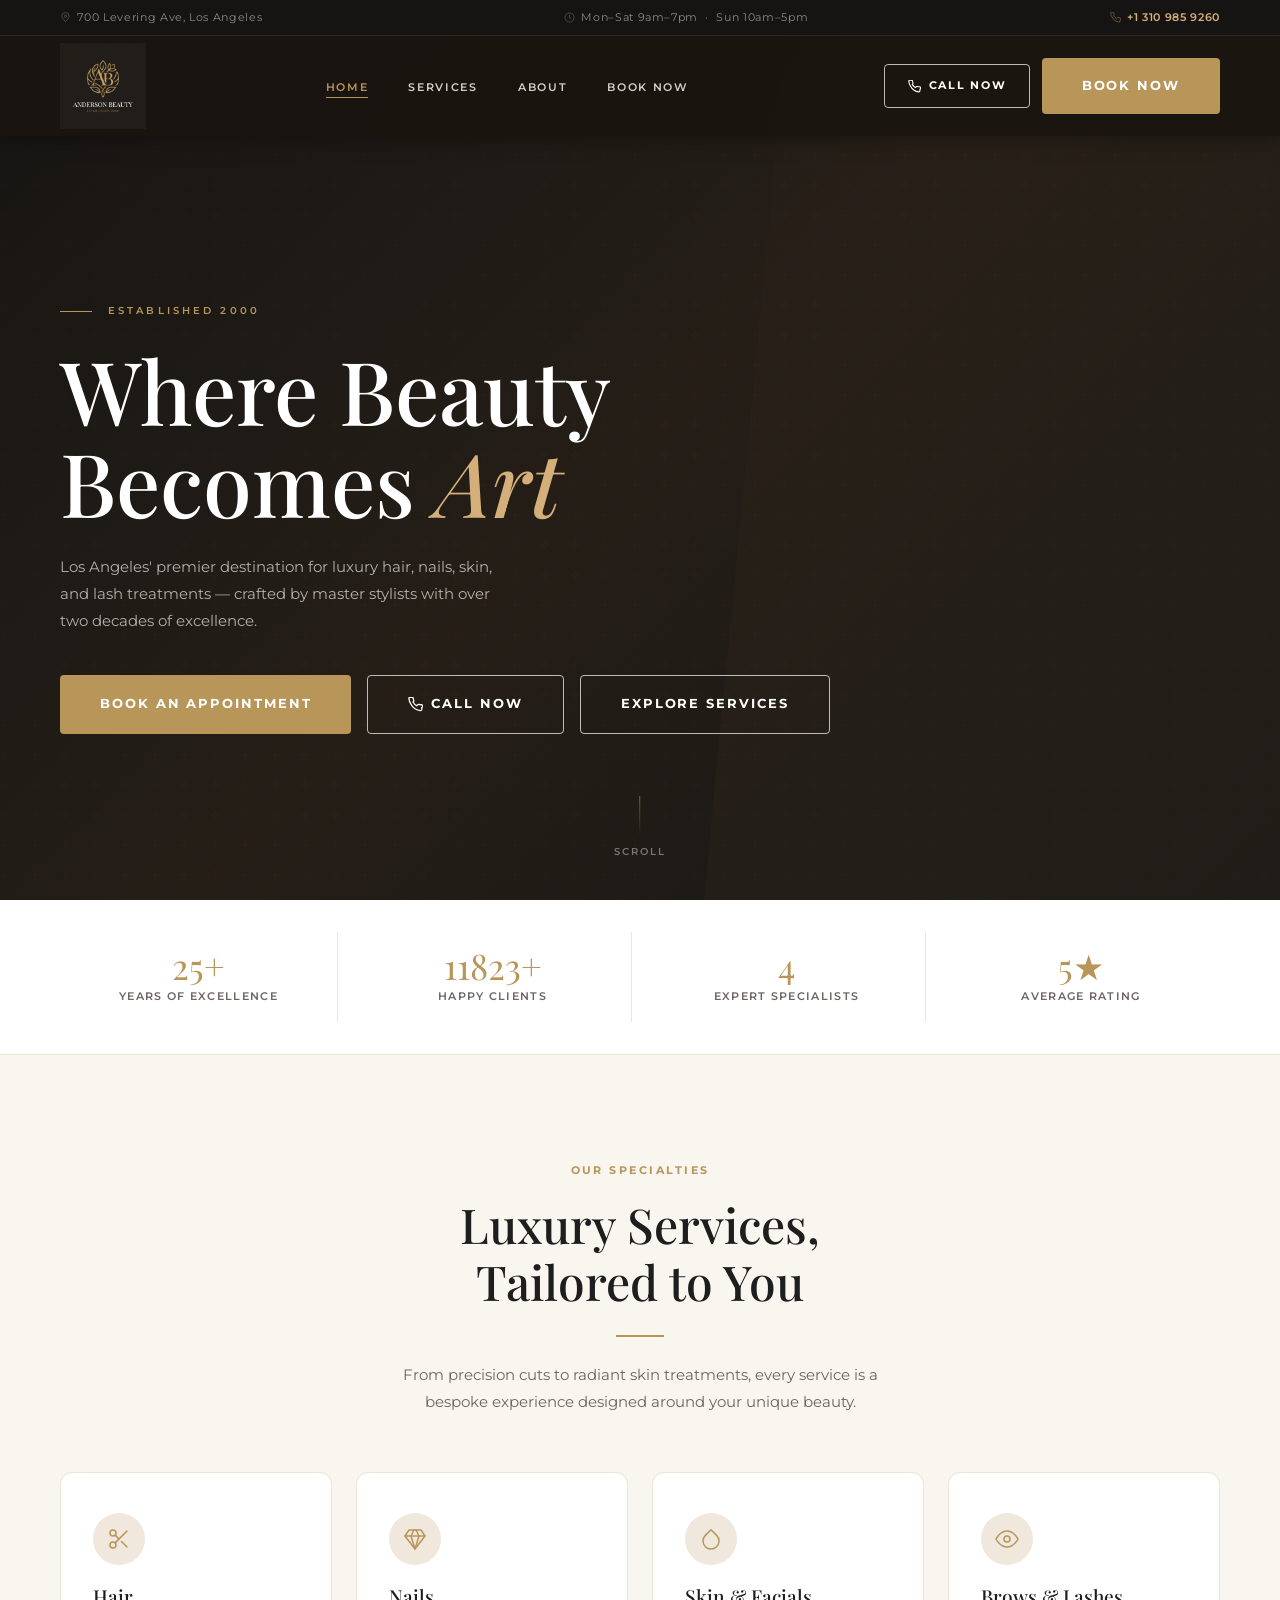
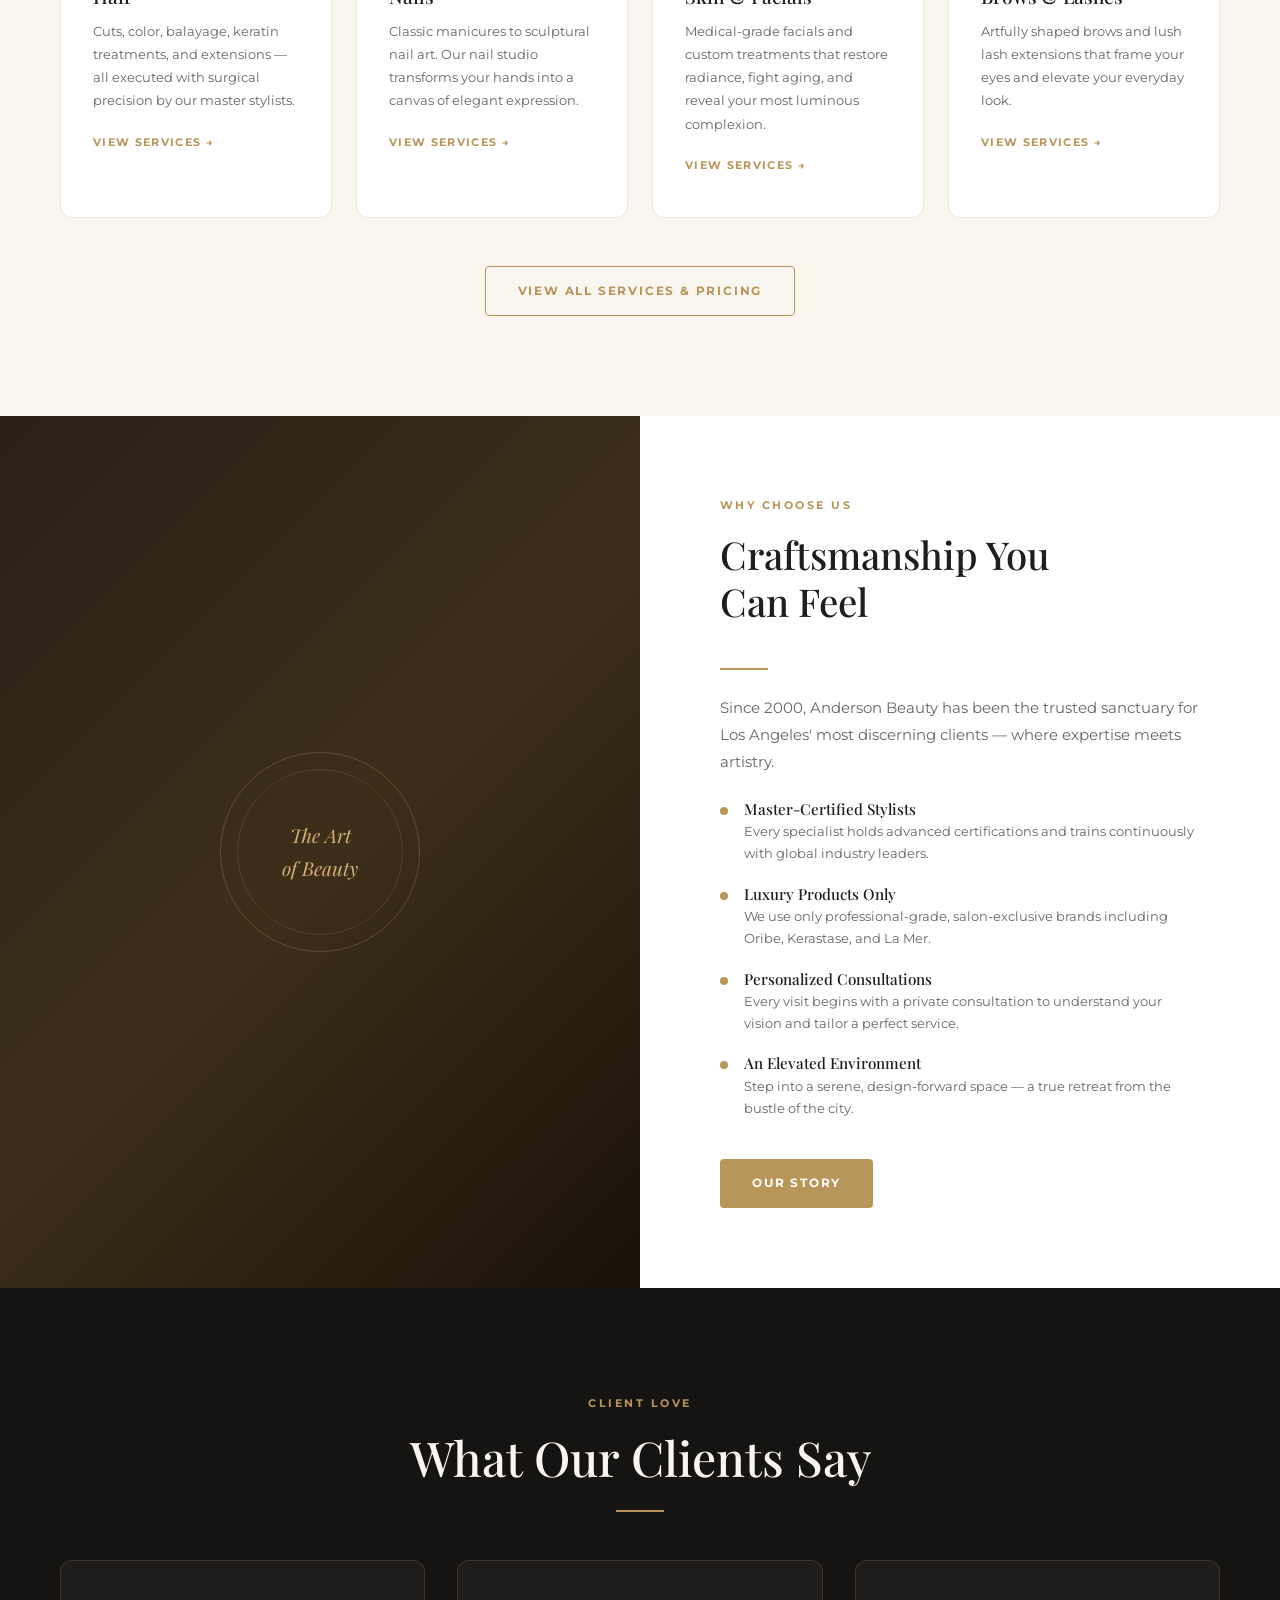
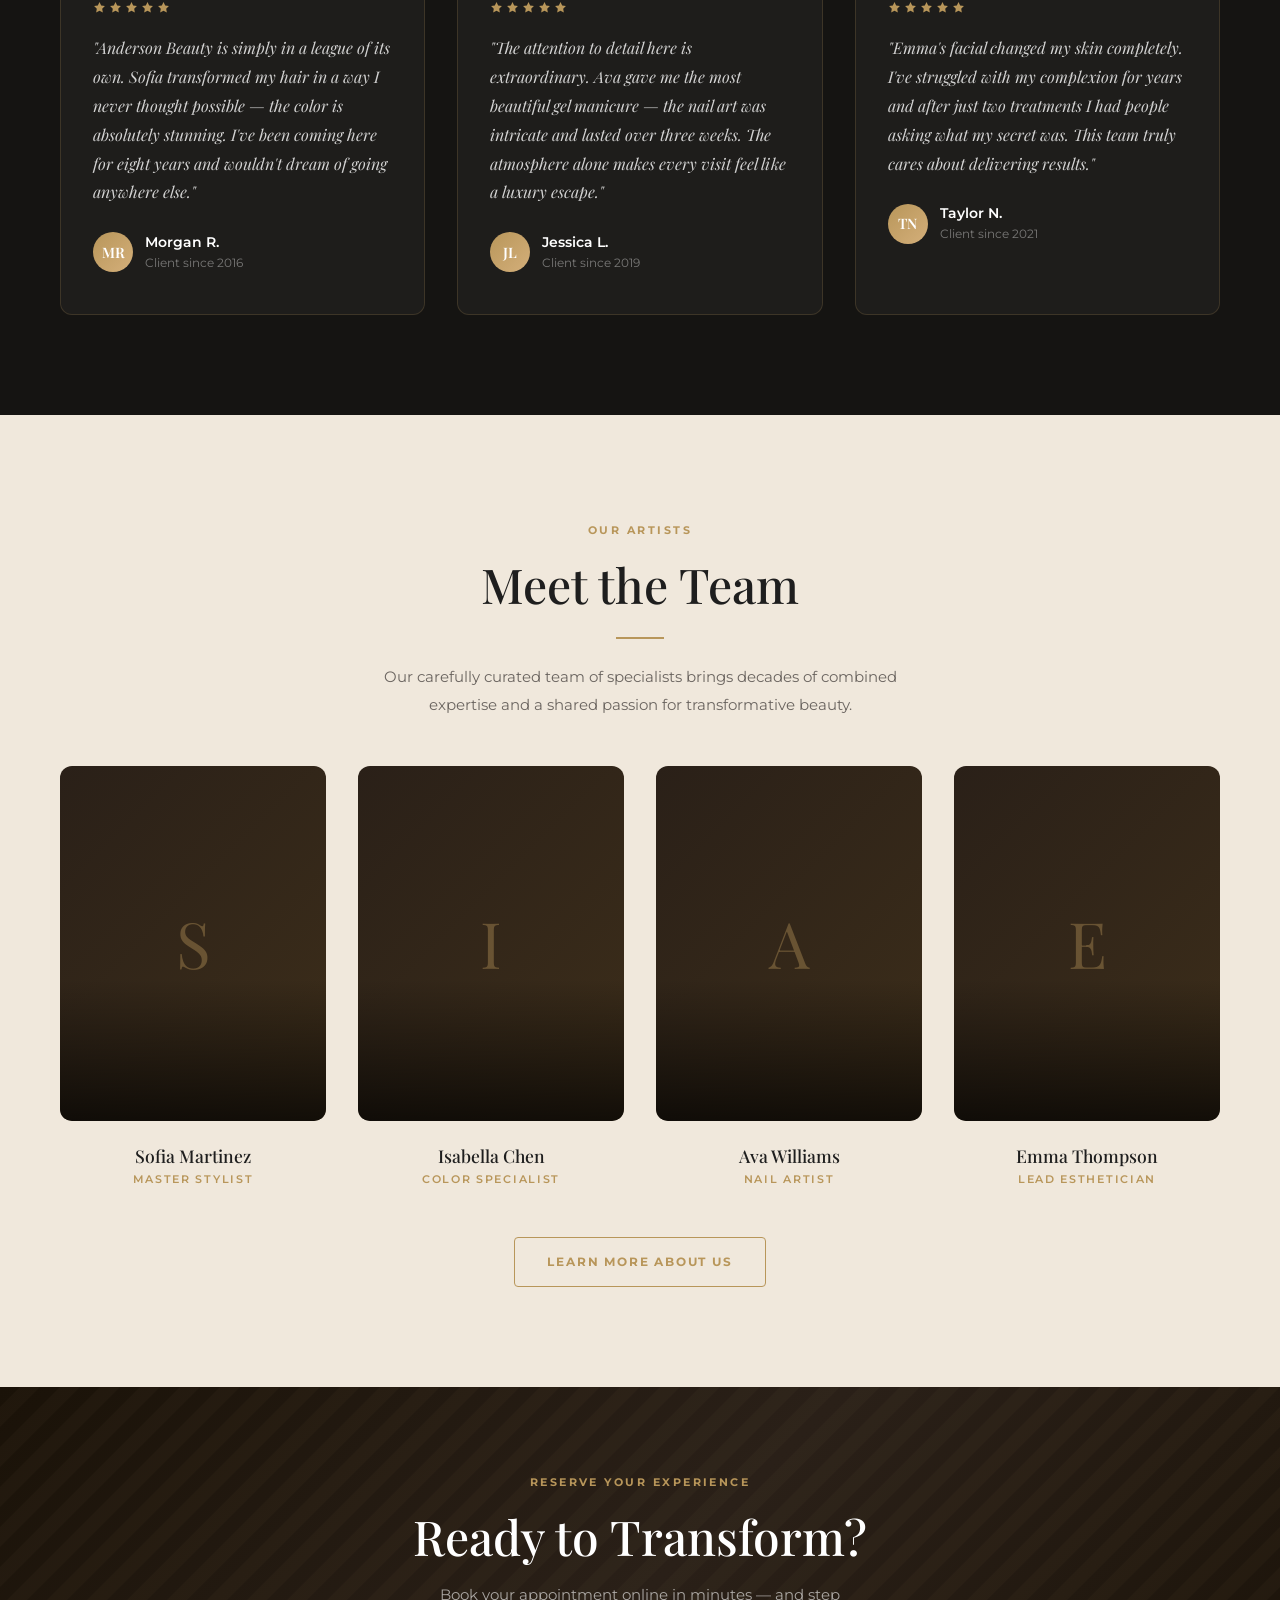
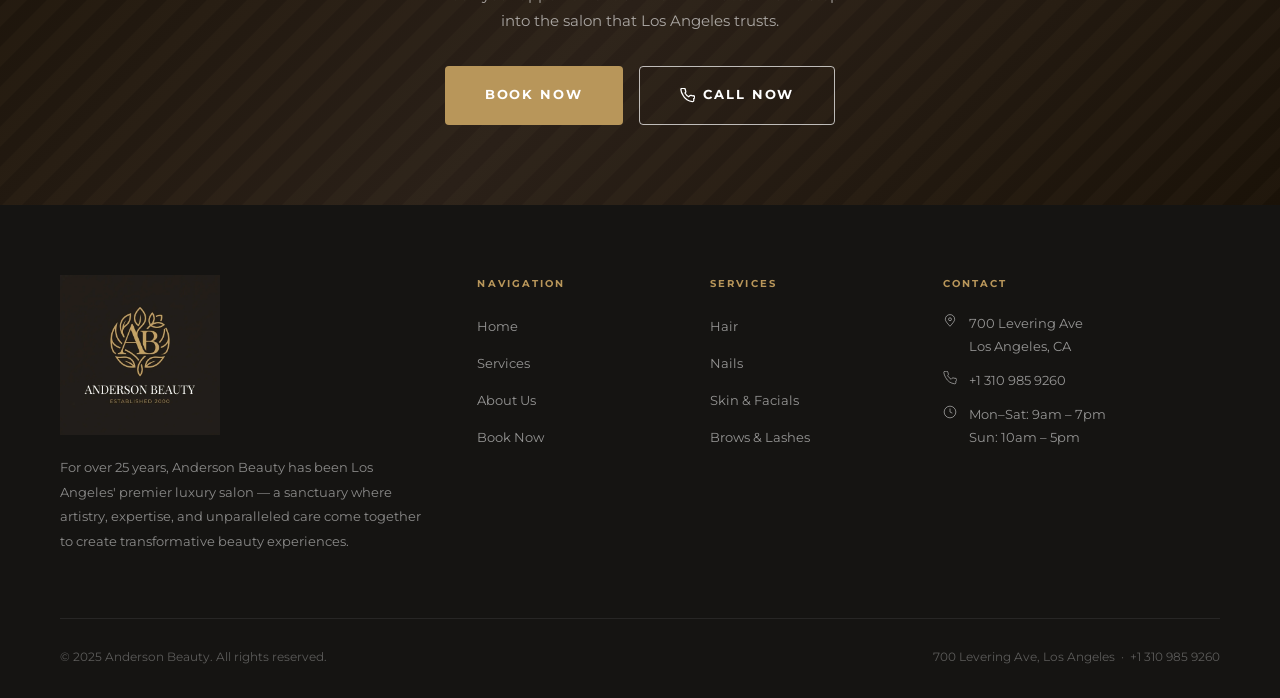
==== index.html @ c1115810 "Initial commit — Anderson Beauty website" ====
<!DOCTYPE html>
<html lang="en">
<head>
  <meta charset="UTF-8">
  <meta name="viewport" content="width=device-width, initial-scale=1.0">
  <title>Anderson Beauty — Luxury Salon in Los Angeles</title>
  <meta name="description" content="Anderson Beauty is a premier luxury beauty salon in Los Angeles, established in 2000. Offering expert hair, nails, skin, and lash services.">
  <link rel="stylesheet" href="css/styles.css">
  <link rel="icon" type="image/x-icon" href="favicon.ico">
  <link rel="icon" type="image/png" sizes="32x32" href="favicon-32.png">
</head>
<body>

  <!-- TOP BAR -->
  <div class="topbar">
    <div class="container">
      <div class="topbar-inner">
        <div class="topbar-item">
          <svg width="11" height="11" viewBox="0 0 24 24" fill="none" stroke="currentColor" stroke-width="1.5"><path d="M12 21c-4.97-5.4-8-9.1-8-12a8 8 0 0116 0c0 2.9-3.03 6.6-8 12z"/><circle cx="12" cy="9" r="2.5"/></svg>
          700 Levering Ave, Los Angeles
        </div>
        <div class="topbar-item">
          <svg width="11" height="11" viewBox="0 0 24 24" fill="none" stroke="currentColor" stroke-width="1.5"><circle cx="12" cy="12" r="10"/><path d="M12 6v6l4 2"/></svg>
          Mon–Sat 9am–7pm &nbsp;·&nbsp; Sun 10am–5pm
        </div>
        <a href="tel:+13109859260" class="topbar-item topbar-phone">
          <svg width="11" height="11" viewBox="0 0 24 24" fill="none" stroke="currentColor" stroke-width="1.5"><path d="M22 16.92v3a2 2 0 01-2.18 2 19.79 19.79 0 01-8.63-3.07A19.5 19.5 0 014.5 11.12 19.79 19.79 0 011.44 2.5 2 2 0 013.42.5h3a2 2 0 012 1.72c.127.96.361 1.903.7 2.81a2 2 0 01-.45 2.11L7.91 8.07a16 16 0 006.02 6.02l1.74-1.74a2 2 0 012.11-.45c.907.339 1.85.573 2.81.7A2 2 0 0122 16.92z"/></svg>
          +1 310 985 9260
        </a>
      </div>
    </div>
  </div>

  <!-- NAVIGATION -->
  <nav class="nav transparent" id="nav">
    <div class="nav-inner">
      <a href="index.html" class="nav-logo">
        <img src="logo.png" alt="Anderson Beauty" class="nav-logo-img">
      </a>
      <ul class="nav-links">
        <li><a href="index.html" class="nav-link">Home</a></li>
        <li><a href="services.html" class="nav-link">Services</a></li>
        <li><a href="about.html" class="nav-link">About</a></li>
        <li><a href="book.html" class="nav-link">Book Now</a></li>
      </ul>
      <div style="display:flex;align-items:center;gap:0.75rem;" class="nav-cta">
        <a href="tel:+13109859260" class="btn btn-outline-white" style="padding:0.7rem 1.4rem;font-size:0.7rem;">
          <svg width="13" height="13" viewBox="0 0 24 24" fill="none" stroke="currentColor" stroke-width="2"><path d="M22 16.92v3a2 2 0 01-2.18 2 19.79 19.79 0 01-8.63-3.07A19.5 19.5 0 014.5 11.12 19.79 19.79 0 011.44 2.5 2 2 0 013.42.5h3a2 2 0 012 1.72c.127.96.361 1.903.7 2.81a2 2 0 01-.45 2.11L7.91 8.07a16 16 0 006.02 6.02l1.74-1.74a2 2 0 012.11-.45c.907.339 1.85.573 2.81.7A2 2 0 0122 16.92z"/></svg>
          Call Now
        </a>
        <a href="book.html" class="btn btn-primary btn-lg">Book Now</a>
      </div>
      <button class="nav-toggle" aria-label="Menu">
        <span></span><span></span><span></span>
      </button>
    </div>
  </nav>

  <!-- MOBILE MENU -->
  <div class="mobile-menu">
    <a href="index.html" class="nav-link">Home</a>
    <a href="services.html" class="nav-link">Services</a>
    <a href="about.html" class="nav-link">About</a>
    <a href="book.html" class="nav-link">Book Now</a>
    <a href="tel:+13109859260" class="btn btn-outline" style="align-self:flex-start; font-size:0.72rem;">
      <svg width="13" height="13" viewBox="0 0 24 24" fill="none" stroke="currentColor" stroke-width="2"><path d="M22 16.92v3a2 2 0 01-2.18 2 19.79 19.79 0 01-8.63-3.07A19.5 19.5 0 014.5 11.12 19.79 19.79 0 011.44 2.5 2 2 0 013.42.5h3a2 2 0 012 1.72c.127.96.361 1.903.7 2.81a2 2 0 01-.45 2.11L7.91 8.07a16 16 0 006.02 6.02l1.74-1.74a2 2 0 012.11-.45c.907.339 1.85.573 2.81.7A2 2 0 0122 16.92z"/></svg>
      +1 310 985 9260
    </a>
    <a href="book.html" class="btn btn-primary" style="align-self:flex-start">Book an Appointment</a>
  </div>

  <!-- HERO -->
  <section class="hero">
    <div class="hero-bg"></div>
    <div class="hero-accent"></div>
    <div class="container">
      <div class="hero-content">
        <div class="hero-est">Established 2000</div>
        <h1 class="hero-title">
          Where Beauty<br>
          Becomes <em>Art</em>
        </h1>
        <p class="hero-sub">
          Los Angeles' premier destination for luxury hair, nails, skin, and lash treatments — crafted by master stylists with over two decades of excellence.
        </p>
        <div class="hero-actions">
          <a href="book.html" class="btn btn-primary btn-lg">Book an Appointment</a>
          <a href="tel:+13109859260" class="btn btn-outline-white btn-lg">
            <svg width="15" height="15" viewBox="0 0 24 24" fill="none" stroke="currentColor" stroke-width="2"><path d="M22 16.92v3a2 2 0 01-2.18 2 19.79 19.79 0 01-8.63-3.07A19.5 19.5 0 014.5 11.12 19.79 19.79 0 011.44 2.5 2 2 0 013.42.5h3a2 2 0 012 1.72c.127.96.361 1.903.7 2.81a2 2 0 01-.45 2.11L7.91 8.07a16 16 0 006.02 6.02l1.74-1.74a2 2 0 012.11-.45c.907.339 1.85.573 2.81.7A2 2 0 0122 16.92z"/></svg>
            Call Now
          </a>
          <a href="services.html" class="btn btn-outline-white btn-lg">Explore Services</a>
        </div>
      </div>
    </div>
    <div class="hero-scroll">
      <div class="scroll-line"></div>
      Scroll
    </div>
  </section>

  <!-- STATS BAR -->
  <div class="stats-bar">
    <div class="container">
      <div class="stats-inner">
        <div class="stat-item fade-up">
          <div class="stat-num" data-target="25" data-suffix="+">25+</div>
          <div class="stat-label">Years of Excellence</div>
        </div>
        <div class="stat-item fade-up">
          <div class="stat-num" data-target="12000" data-suffix="+">12,000+</div>
          <div class="stat-label">Happy Clients</div>
        </div>
        <div class="stat-item fade-up">
          <div class="stat-num" data-target="4">4</div>
          <div class="stat-label">Expert Specialists</div>
        </div>
        <div class="stat-item fade-up">
          <div class="stat-num" data-target="5" data-suffix="★">5★</div>
          <div class="stat-label">Average Rating</div>
        </div>
      </div>
    </div>
  </div>

  <!-- SERVICES PREVIEW -->
  <section class="section">
    <div class="container">
      <div style="text-align:center; margin-bottom: 3.5rem;">
        <span class="section-label">Our Specialties</span>
        <h2 class="section-title">Luxury Services,<br>Tailored to You</h2>
        <div class="divider center"></div>
        <p class="section-subtitle" style="margin: 0 auto;">
          From precision cuts to radiant skin treatments, every service is a bespoke experience designed around your unique beauty.
        </p>
      </div>
      <div class="services-grid">
        <div class="service-card fade-up">
          <div class="service-icon">
            <svg width="24" height="24" viewBox="0 0 24 24" fill="none" stroke="var(--gold)" stroke-width="1.5" stroke-linecap="round" stroke-linejoin="round"><circle cx="6" cy="6" r="3"/><circle cx="6" cy="18" r="3"/><line x1="20" y1="4" x2="8.12" y2="15.88"/><line x1="14.47" y1="14.48" x2="20" y2="20"/><line x1="8.12" y1="8.12" x2="12" y2="12"/></svg>
          </div>
          <h3>Hair</h3>
          <p>Cuts, color, balayage, keratin treatments, and extensions — all executed with surgical precision by our master stylists.</p>
          <a href="services.html#hair" class="service-link">View Services →</a>
        </div>
        <div class="service-card fade-up">
          <div class="service-icon">
            <svg width="24" height="24" viewBox="0 0 24 24" fill="none" stroke="var(--gold)" stroke-width="1.5" stroke-linecap="round" stroke-linejoin="round"><path d="M6 3h12l4 6-10 13L2 9z"/><path d="M11 3 8 9l4 13 4-13-3-6"/><path d="M2 9h20"/></svg>
          </div>
          <h3>Nails</h3>
          <p>Classic manicures to sculptural nail art. Our nail studio transforms your hands into a canvas of elegant expression.</p>
          <a href="services.html#nails" class="service-link">View Services →</a>
        </div>
        <div class="service-card fade-up">
          <div class="service-icon">
            <svg width="24" height="24" viewBox="0 0 24 24" fill="none" stroke="var(--gold)" stroke-width="1.5" stroke-linecap="round" stroke-linejoin="round"><path d="M12 2.69l5.66 5.66a8 8 0 1 1-11.31 0z"/></svg>
          </div>
          <h3>Skin &amp; Facials</h3>
          <p>Medical-grade facials and custom treatments that restore radiance, fight aging, and reveal your most luminous complexion.</p>
          <a href="services.html#skin" class="service-link">View Services →</a>
        </div>
        <div class="service-card fade-up">
          <div class="service-icon">
            <svg width="24" height="24" viewBox="0 0 24 24" fill="none" stroke="var(--gold)" stroke-width="1.5" stroke-linecap="round" stroke-linejoin="round"><path d="M1 12s4-8 11-8 11 8 11 8-4 8-11 8-11-8-11-8z"/><circle cx="12" cy="12" r="3"/></svg>
          </div>
          <h3>Brows &amp; Lashes</h3>
          <p>Artfully shaped brows and lush lash extensions that frame your eyes and elevate your everyday look.</p>
          <a href="services.html#lashes" class="service-link">View Services →</a>
        </div>
      </div>
      <div style="text-align:center; margin-top: 3rem;">
        <a href="services.html" class="btn btn-outline">View All Services &amp; Pricing</a>
      </div>
    </div>
  </section>

  <!-- FEATURE SPLIT -->
  <div class="feature-split">
    <div class="feature-image">
      <div class="feature-image-inner">
        <div class="feature-image-pattern">
          <div class="feature-image-text">The Art<br>of Beauty</div>
        </div>
      </div>
    </div>
    <div class="feature-content">
      <span class="section-label">Why Choose Us</span>
      <h2 class="section-title" style="font-size: clamp(1.8rem, 3vw, 2.5rem)">Craftsmanship You<br>Can Feel</h2>
      <div class="divider"></div>
      <p class="section-subtitle">
        Since 2000, Anderson Beauty has been the trusted sanctuary for Los Angeles' most discerning clients — where expertise meets artistry.
      </p>
      <div class="feature-list">
        <div class="feature-item fade-up">
          <div class="feature-dot"></div>
          <div class="feature-item-text">
            <h4>Master-Certified Stylists</h4>
            <p>Every specialist holds advanced certifications and trains continuously with global industry leaders.</p>
          </div>
        </div>
        <div class="feature-item fade-up">
          <div class="feature-dot"></div>
          <div class="feature-item-text">
            <h4>Luxury Products Only</h4>
            <p>We use only professional-grade, salon-exclusive brands including Oribe, Kerastase, and La Mer.</p>
          </div>
        </div>
        <div class="feature-item fade-up">
          <div class="feature-dot"></div>
          <div class="feature-item-text">
            <h4>Personalized Consultations</h4>
            <p>Every visit begins with a private consultation to understand your vision and tailor a perfect service.</p>
          </div>
        </div>
        <div class="feature-item fade-up">
          <div class="feature-dot"></div>
          <div class="feature-item-text">
            <h4>An Elevated Environment</h4>
            <p>Step into a serene, design-forward space — a true retreat from the bustle of the city.</p>
          </div>
        </div>
      </div>
      <div style="margin-top: 2.5rem;">
        <a href="about.html" class="btn btn-primary">Our Story</a>
      </div>
    </div>
  </div>

  <!-- TESTIMONIALS -->
  <section class="section-dark">
    <div class="container">
      <div style="text-align:center; margin-bottom: 0.5rem;">
        <span class="section-label">Client Love</span>
        <h2 class="section-title light">What Our Clients Say</h2>
        <div class="divider center"></div>
      </div>
      <div class="testimonials-grid">
        <div class="testimonial-card fade-up">
          <div class="testimonial-stars">
            <svg width="13" height="13" viewBox="0 0 24 24" fill="var(--gold)" stroke="none"><polygon points="12 2 15.09 8.26 22 9.27 17 14.14 18.18 21.02 12 17.77 5.82 21.02 7 14.14 2 9.27 8.91 8.26 12 2"/></svg>
            <svg width="13" height="13" viewBox="0 0 24 24" fill="var(--gold)" stroke="none"><polygon points="12 2 15.09 8.26 22 9.27 17 14.14 18.18 21.02 12 17.77 5.82 21.02 7 14.14 2 9.27 8.91 8.26 12 2"/></svg>
            <svg width="13" height="13" viewBox="0 0 24 24" fill="var(--gold)" stroke="none"><polygon points="12 2 15.09 8.26 22 9.27 17 14.14 18.18 21.02 12 17.77 5.82 21.02 7 14.14 2 9.27 8.91 8.26 12 2"/></svg>
            <svg width="13" height="13" viewBox="0 0 24 24" fill="var(--gold)" stroke="none"><polygon points="12 2 15.09 8.26 22 9.27 17 14.14 18.18 21.02 12 17.77 5.82 21.02 7 14.14 2 9.27 8.91 8.26 12 2"/></svg>
            <svg width="13" height="13" viewBox="0 0 24 24" fill="var(--gold)" stroke="none"><polygon points="12 2 15.09 8.26 22 9.27 17 14.14 18.18 21.02 12 17.77 5.82 21.02 7 14.14 2 9.27 8.91 8.26 12 2"/></svg>
          </div>
          <p class="testimonial-text">"Anderson Beauty is simply in a league of its own. Sofia transformed my hair in a way I never thought possible — the color is absolutely stunning. I've been coming here for eight years and wouldn't dream of going anywhere else."</p>
          <div class="testimonial-author">
            <div class="author-avatar">MR</div>
            <div class="author-info">
              <div class="name">Morgan R.</div>
              <div class="since">Client since 2016</div>
            </div>
          </div>
        </div>
        <div class="testimonial-card fade-up">
          <div class="testimonial-stars">
            <svg width="13" height="13" viewBox="0 0 24 24" fill="var(--gold)" stroke="none"><polygon points="12 2 15.09 8.26 22 9.27 17 14.14 18.18 21.02 12 17.77 5.82 21.02 7 14.14 2 9.27 8.91 8.26 12 2"/></svg>
            <svg width="13" height="13" viewBox="0 0 24 24" fill="var(--gold)" stroke="none"><polygon points="12 2 15.09 8.26 22 9.27 17 14.14 18.18 21.02 12 17.77 5.82 21.02 7 14.14 2 9.27 8.91 8.26 12 2"/></svg>
            <svg width="13" height="13" viewBox="0 0 24 24" fill="var(--gold)" stroke="none"><polygon points="12 2 15.09 8.26 22 9.27 17 14.14 18.18 21.02 12 17.77 5.82 21.02 7 14.14 2 9.27 8.91 8.26 12 2"/></svg>
            <svg width="13" height="13" viewBox="0 0 24 24" fill="var(--gold)" stroke="none"><polygon points="12 2 15.09 8.26 22 9.27 17 14.14 18.18 21.02 12 17.77 5.82 21.02 7 14.14 2 9.27 8.91 8.26 12 2"/></svg>
            <svg width="13" height="13" viewBox="0 0 24 24" fill="var(--gold)" stroke="none"><polygon points="12 2 15.09 8.26 22 9.27 17 14.14 18.18 21.02 12 17.77 5.82 21.02 7 14.14 2 9.27 8.91 8.26 12 2"/></svg>
          </div>
          <p class="testimonial-text">"The attention to detail here is extraordinary. Ava gave me the most beautiful gel manicure — the nail art was intricate and lasted over three weeks. The atmosphere alone makes every visit feel like a luxury escape."</p>
          <div class="testimonial-author">
            <div class="author-avatar">JL</div>
            <div class="author-info">
              <div class="name">Jessica L.</div>
              <div class="since">Client since 2019</div>
            </div>
          </div>
        </div>
        <div class="testimonial-card fade-up">
          <div class="testimonial-stars">
            <svg width="13" height="13" viewBox="0 0 24 24" fill="var(--gold)" stroke="none"><polygon points="12 2 15.09 8.26 22 9.27 17 14.14 18.18 21.02 12 17.77 5.82 21.02 7 14.14 2 9.27 8.91 8.26 12 2"/></svg>
            <svg width="13" height="13" viewBox="0 0 24 24" fill="var(--gold)" stroke="none"><polygon points="12 2 15.09 8.26 22 9.27 17 14.14 18.18 21.02 12 17.77 5.82 21.02 7 14.14 2 9.27 8.91 8.26 12 2"/></svg>
            <svg width="13" height="13" viewBox="0 0 24 24" fill="var(--gold)" stroke="none"><polygon points="12 2 15.09 8.26 22 9.27 17 14.14 18.18 21.02 12 17.77 5.82 21.02 7 14.14 2 9.27 8.91 8.26 12 2"/></svg>
            <svg width="13" height="13" viewBox="0 0 24 24" fill="var(--gold)" stroke="none"><polygon points="12 2 15.09 8.26 22 9.27 17 14.14 18.18 21.02 12 17.77 5.82 21.02 7 14.14 2 9.27 8.91 8.26 12 2"/></svg>
            <svg width="13" height="13" viewBox="0 0 24 24" fill="var(--gold)" stroke="none"><polygon points="12 2 15.09 8.26 22 9.27 17 14.14 18.18 21.02 12 17.77 5.82 21.02 7 14.14 2 9.27 8.91 8.26 12 2"/></svg>
          </div>
          <p class="testimonial-text">"Emma's facial changed my skin completely. I've struggled with my complexion for years and after just two treatments I had people asking what my secret was. This team truly cares about delivering results."</p>
          <div class="testimonial-author">
            <div class="author-avatar">TN</div>
            <div class="author-info">
              <div class="name">Taylor N.</div>
              <div class="since">Client since 2021</div>
            </div>
          </div>
        </div>
      </div>
    </div>
  </section>

  <!-- MEET THE TEAM -->
  <section class="section section-cream">
    <div class="container">
      <div style="text-align:center; margin-bottom: 1rem;">
        <span class="section-label">Our Artists</span>
        <h2 class="section-title">Meet the Team</h2>
        <div class="divider center"></div>
        <p class="section-subtitle" style="margin: 0 auto;">
          Our carefully curated team of specialists brings decades of combined expertise and a shared passion for transformative beauty.
        </p>
      </div>
      <div class="team-grid" style="grid-template-columns: repeat(4, 1fr);">
        <div class="team-card fade-up">
          <div class="team-photo">
            <div class="team-photo-initial">S</div>
            <div class="team-photo-overlay"></div>
          </div>
          <h3>Sofia Martinez</h3>
          <div class="team-role">Master Stylist</div>
        </div>
        <div class="team-card fade-up">
          <div class="team-photo">
            <div class="team-photo-initial">I</div>
            <div class="team-photo-overlay"></div>
          </div>
          <h3>Isabella Chen</h3>
          <div class="team-role">Color Specialist</div>
        </div>
        <div class="team-card fade-up">
          <div class="team-photo">
            <div class="team-photo-initial">A</div>
            <div class="team-photo-overlay"></div>
          </div>
          <h3>Ava Williams</h3>
          <div class="team-role">Nail Artist</div>
        </div>
        <div class="team-card fade-up">
          <div class="team-photo">
            <div class="team-photo-initial">E</div>
            <div class="team-photo-overlay"></div>
          </div>
          <h3>Emma Thompson</h3>
          <div class="team-role">Lead Esthetician</div>
        </div>
      </div>
      <div style="text-align:center; margin-top: 3rem;">
        <a href="about.html" class="btn btn-outline">Learn More About Us</a>
      </div>
    </div>
  </section>

  <!-- CTA BANNER -->
  <div class="cta-banner">
    <div class="container">
      <span class="section-label">Reserve Your Experience</span>
      <h2>Ready to Transform?</h2>
      <p>Book your appointment online in minutes — and step into the salon that Los Angeles trusts.</p>
      <div style="display:flex;gap:1rem;justify-content:center;flex-wrap:wrap;">
        <a href="book.html" class="btn btn-primary btn-lg">Book Now</a>
        <a href="tel:+13109859260" class="btn btn-outline-white btn-lg">
          <svg width="15" height="15" viewBox="0 0 24 24" fill="none" stroke="currentColor" stroke-width="2"><path d="M22 16.92v3a2 2 0 01-2.18 2 19.79 19.79 0 01-8.63-3.07A19.5 19.5 0 014.5 11.12 19.79 19.79 0 011.44 2.5 2 2 0 013.42.5h3a2 2 0 012 1.72c.127.96.361 1.903.7 2.81a2 2 0 01-.45 2.11L7.91 8.07a16 16 0 006.02 6.02l1.74-1.74a2 2 0 012.11-.45c.907.339 1.85.573 2.81.7A2 2 0 0122 16.92z"/></svg>
          Call Now
        </a>
      </div>
    </div>
  </div>

  <!-- FOOTER -->
  <footer class="footer">
    <div class="container">
      <div class="footer-grid">
        <div class="footer-brand">
          <div class="nav-logo">
            <img src="logo.png" alt="Anderson Beauty" class="nav-logo-img">
          </div>
          <p class="footer-desc">For over 25 years, Anderson Beauty has been Los Angeles' premier luxury salon — a sanctuary where artistry, expertise, and unparalleled care come together to create transformative beauty experiences.</p>
        </div>
        <div>
          <div class="footer-heading">Navigation</div>
          <ul class="footer-links">
            <li><a href="index.html">Home</a></li>
            <li><a href="services.html">Services</a></li>
            <li><a href="about.html">About Us</a></li>
            <li><a href="book.html">Book Now</a></li>
          </ul>
        </div>
        <div>
          <div class="footer-heading">Services</div>
          <ul class="footer-links">
            <li><a href="services.html#hair">Hair</a></li>
            <li><a href="services.html#nails">Nails</a></li>
            <li><a href="services.html#skin">Skin &amp; Facials</a></li>
            <li><a href="services.html#lashes">Brows &amp; Lashes</a></li>
          </ul>
        </div>
        <div>
          <div class="footer-heading">Contact</div>
          <div class="footer-contact">
            <div class="footer-contact-item">
              <svg width="14" height="14" fill="none" stroke="currentColor" stroke-width="1.5" viewBox="0 0 24 24"><path d="M12 21c-4.97-5.4-8-9.1-8-12a8 8 0 0116 0c0 2.9-3.03 6.6-8 12z"/><circle cx="12" cy="9" r="2.5"/></svg>
              <span>700 Levering Ave<br>Los Angeles, CA</span>
            </div>
            <div class="footer-contact-item">
              <svg width="14" height="14" fill="none" stroke="currentColor" stroke-width="1.5" viewBox="0 0 24 24"><path d="M22 16.92v3a2 2 0 01-2.18 2 19.79 19.79 0 01-8.63-3.07A19.5 19.5 0 014.5 11.12 19.79 19.79 0 011.44 2.5 2 2 0 013.42.5h3a2 2 0 012 1.72c.127.96.361 1.903.7 2.81a2 2 0 01-.45 2.11L7.91 8.07a16 16 0 006.02 6.02l1.74-1.74a2 2 0 012.11-.45c.907.339 1.85.573 2.81.7A2 2 0 0122 16.92z"/></svg>
              <a href="tel:+13109859260" style="color:rgba(255,255,255,0.55);">+1 310 985 9260</a>
            </div>
            <div class="footer-contact-item">
              <svg width="14" height="14" fill="none" stroke="currentColor" stroke-width="1.5" viewBox="0 0 24 24"><circle cx="12" cy="12" r="10"/><path d="M12 6v6l4 2"/></svg>
              <span>Mon–Sat: 9am – 7pm<br>Sun: 10am – 5pm</span>
            </div>
          </div>
        </div>
      </div>
      <div class="footer-bottom">
        <span>© 2025 Anderson Beauty. All rights reserved.</span>
        <span>700 Levering Ave, Los Angeles &nbsp;·&nbsp; +1 310 985 9260</span>
      </div>
    </div>
  </footer>

  <!-- FLOATING CALL BUTTON (mobile) -->
  <a href="tel:+13109859260" class="call-float" aria-label="Call Anderson Beauty">
    <svg width="14" height="14" viewBox="0 0 24 24" fill="none" stroke="currentColor" stroke-width="2" stroke-linecap="round" stroke-linejoin="round"><path d="M22 16.92v3a2 2 0 01-2.18 2 19.79 19.79 0 01-8.63-3.07A19.5 19.5 0 014.5 11.12 19.79 19.79 0 011.44 2.5 2 2 0 013.42.5h3a2 2 0 012 1.72c.127.96.361 1.903.7 2.81a2 2 0 01-.45 2.11L7.91 8.07a16 16 0 006.02 6.02l1.74-1.74a2 2 0 012.11-.45c.907.339 1.85.573 2.81.7A2 2 0 0122 16.92z"/></svg>
    Call Now
  </a>

  <script src="js/main.js"></script>
</body>
</html>
---- css/styles.css ----
/* ============================================================
   Anderson Beauty — Global Styles
   ============================================================ */

@import url('https://fonts.googleapis.com/css2?family=Playfair+Display:ital,wght@0,400;0,500;0,600;0,700;1,400;1,500&family=Montserrat:wght@300;400;500;600;700&display=swap');

/* ---------- Variables ---------- */
:root {
  --cream:       #F9F5EF;
  --cream-dark:  #F0E8DC;
  --gold:        #B8965A;
  --gold-light:  #D4AF7A;
  --gold-pale:   #ECD9B8;
  --charcoal:    #1E1E1E;
  --charcoal-mid:#3A3A3A;
  --text:        #2A2826;
  --text-muted:  #6B6560;
  --white:       #FFFFFF;
  --blush:       #EDD5C0;
  --section-dark:#151412;
  --border:      rgba(184,150,90,0.25);
  --shadow:      0 8px 40px rgba(0,0,0,0.08);
  --shadow-lg:   0 20px 60px rgba(0,0,0,0.12);
  --radius:      4px;
  --radius-lg:   12px;

  --font-serif:  'Playfair Display', Georgia, serif;
  --font-sans:   'Montserrat', -apple-system, sans-serif;

  --transition:  0.3s ease;
  --nav-h:       100px;
  --topbar-h:    36px;
}

/* ---------- Reset & Base ---------- */
*, *::before, *::after { box-sizing: border-box; margin: 0; padding: 0; }

html { font-size: 16px; scroll-behavior: smooth; }

body {
  font-family: var(--font-sans);
  background: var(--cream);
  color: var(--text);
  line-height: 1.7;
  -webkit-font-smoothing: antialiased;
}

img { display: block; max-width: 100%; }
a { color: inherit; text-decoration: none; }
ul { list-style: none; }
button { cursor: pointer; font-family: var(--font-sans); border: none; background: none; }

/* ---------- Typography ---------- */
h1, h2, h3, h4 { font-family: var(--font-serif); font-weight: 500; line-height: 1.2; }

.section-label {
  display: inline-block;
  font-family: var(--font-sans);
  font-size: 0.7rem;
  font-weight: 700;
  letter-spacing: 0.22em;
  text-transform: uppercase;
  color: var(--gold);
  margin-bottom: 1rem;
}

.section-title {
  font-size: clamp(2rem, 4vw, 3rem);
  color: var(--charcoal);
  margin-bottom: 1.25rem;
}

.section-title.light { color: var(--cream); }

.section-subtitle {
  font-size: 0.95rem;
  color: var(--text-muted);
  max-width: 520px;
  line-height: 1.8;
}

/* ---------- Buttons ---------- */
.btn {
  display: inline-flex;
  align-items: center;
  gap: 0.5rem;
  padding: 0.875rem 2rem;
  font-size: 0.75rem;
  font-weight: 700;
  letter-spacing: 0.15em;
  text-transform: uppercase;
  border-radius: var(--radius);
  transition: var(--transition);
}

.btn-primary {
  background: var(--gold);
  color: var(--white);
}
.btn-primary:hover {
  background: var(--gold-light);
  transform: translateY(-2px);
  box-shadow: 0 8px 24px rgba(184,150,90,0.4);
}

.btn-outline {
  border: 1.5px solid var(--gold);
  color: var(--gold);
}
.btn-outline:hover {
  background: var(--gold);
  color: var(--white);
  transform: translateY(-2px);
}

.btn-outline-white {
  border: 1.5px solid rgba(255,255,255,0.7);
  color: var(--white);
}
.btn-outline-white:hover {
  background: var(--white);
  color: var(--charcoal);
}

.btn-lg { padding: 1.1rem 2.5rem; font-size: 0.8rem; }

/* ---------- Layout ---------- */
.container {
  width: 92%;
  max-width: 1160px;
  margin: 0 auto;
}

.section {
  padding: 100px 0;
}

.section-dark {
  background: var(--section-dark);
  padding: 100px 0;
}

.section-cream {
  background: var(--cream-dark);
  padding: 100px 0;
}

/* ---------- Divider ---------- */
.divider {
  width: 48px;
  height: 2px;
  background: var(--gold);
  margin: 1.5rem 0;
}
.divider.center { margin: 1.5rem auto; }

/* ---------- Top Bar ---------- */
.topbar {
  position: fixed;
  top: 0; left: 0; right: 0;
  height: var(--topbar-h);
  background: var(--section-dark);
  z-index: 1001;
  display: flex;
  align-items: center;
  border-bottom: 1px solid rgba(184,150,90,0.15);
}
.topbar-inner {
  display: flex;
  align-items: center;
  justify-content: space-between;
  font-size: 0.68rem;
  letter-spacing: 0.06em;
  color: rgba(255,255,255,0.5);
  gap: 1rem;
}
.topbar-item {
  display: flex;
  align-items: center;
  gap: 0.4rem;
  white-space: nowrap;
}
.topbar-item svg { opacity: 0.6; flex-shrink: 0; }
.topbar a {
  color: var(--gold-light);
  font-weight: 600;
  transition: color var(--transition);
  display: flex;
  align-items: center;
  gap: 0.4rem;
}
.topbar a:hover { color: var(--white); }

/* ---------- Navigation ---------- */
.nav {
  position: fixed;
  top: var(--topbar-h); left: 0; right: 0;
  height: var(--nav-h);
  z-index: 1000;
  display: flex;
  align-items: center;
  transition: background var(--transition), box-shadow var(--transition), transform 0.35s ease;
}

.nav.nav-hidden {
  transform: translateY(calc(-100% - var(--topbar-h)));
}

.nav.scrolled {
  background: rgba(26,21,16,0.97);
  box-shadow: 0 2px 20px rgba(0,0,0,0.35);
  backdrop-filter: blur(12px);
}

.nav.nav-solid {
  background: #1a1510;
  box-shadow: 0 2px 20px rgba(0,0,0,0.35);
}

.nav-inner {
  width: 92%;
  max-width: 1160px;
  margin: 0 auto;
  display: flex;
  align-items: center;
  justify-content: space-between;
}

/* Logo */
.nav-logo {
  display: flex;
  align-items: center;
  text-decoration: none;
}

.nav-logo-img {
  height: 86px;
  width: auto;
  display: block;
}

.footer-brand .nav-logo-img {
  height: 160px;
}

/* Nav links */
.nav-links {
  display: flex;
  align-items: center;
  gap: 2.5rem;
}

.nav-link {
  font-size: 0.7rem;
  font-weight: 600;
  letter-spacing: 0.15em;
  text-transform: uppercase;
  color: rgba(255,255,255,0.8);
  transition: color var(--transition);
  position: relative;
}

.nav-link::after {
  content: '';
  position: absolute;
  bottom: -4px; left: 0;
  width: 0; height: 1.5px;
  background: var(--gold);
  transition: width var(--transition);
}

.nav-link:hover { color: var(--gold); }
.nav-link:hover::after { width: 100%; }
.nav-link.active { color: var(--gold); }
.nav-link.active::after { width: 100%; }

.nav-cta {
  margin-left: 1rem;
}

/* Hamburger */
.nav-toggle {
  display: none;
  flex-direction: column;
  gap: 5px;
  padding: 4px;
}
.nav-toggle span {
  display: block;
  width: 24px;
  height: 1.5px;
  background: var(--white);
  transition: var(--transition);
}

/* Mobile nav */
.mobile-menu {
  display: none;
  position: fixed;
  top: var(--nav-h); left: 0; right: 0;
  background: #1a1510;
  padding: 2rem 5%;
  box-shadow: var(--shadow);
  z-index: 999;
  flex-direction: column;
  gap: 1.5rem;
}
.mobile-menu.open { display: flex; }
.mobile-menu .nav-link { font-size: 0.8rem; color: rgba(255,255,255,0.85); }

/* ---------- Footer ---------- */
.footer {
  background: var(--section-dark);
  color: rgba(255,255,255,0.7);
  padding: 70px 0 30px;
}

.footer-grid {
  display: grid;
  grid-template-columns: 2fr 1fr 1fr 1.5fr;
  gap: 3rem;
  margin-bottom: 4rem;
}


.footer-desc {
  font-size: 0.82rem;
  line-height: 1.9;
  margin-top: 1.25rem;
  color: rgba(255,255,255,0.5);
}

.footer-heading {
  font-size: 0.65rem;
  font-weight: 700;
  letter-spacing: 0.2em;
  text-transform: uppercase;
  color: var(--gold);
  margin-bottom: 1.25rem;
}

.footer-links { display: flex; flex-direction: column; gap: 0.6rem; }
.footer-links a {
  font-size: 0.82rem;
  color: rgba(255,255,255,0.55);
  transition: color var(--transition);
}
.footer-links a:hover { color: var(--gold-light); }

.footer-contact { display: flex; flex-direction: column; gap: 0.75rem; }
.footer-contact-item {
  display: flex;
  align-items: flex-start;
  gap: 0.75rem;
  font-size: 0.82rem;
  color: rgba(255,255,255,0.55);
}
.footer-contact-item svg { flex-shrink: 0; margin-top: 2px; }

.footer-bottom {
  border-top: 1px solid rgba(255,255,255,0.08);
  padding-top: 1.75rem;
  display: flex;
  align-items: center;
  justify-content: space-between;
  font-size: 0.75rem;
  color: rgba(255,255,255,0.3);
}

/* ---------- Hero ---------- */
.hero {
  position: relative;
  min-height: 100vh;
  display: flex;
  align-items: center;
  overflow: hidden;
  background: var(--charcoal);
}

.hero-bg {
  position: absolute;
  inset: 0;
  background:
    linear-gradient(135deg,
      rgba(21,20,18,0.92) 0%,
      rgba(40,30,20,0.7) 50%,
      rgba(21,20,18,0.88) 100%),
    url("data:image/svg+xml,%3Csvg width='60' height='60' viewBox='0 0 60 60' xmlns='http://www.w3.org/2000/svg'%3E%3Cg fill='none' fill-rule='evenodd'%3E%3Cg fill='%23b8965a' fill-opacity='0.06'%3E%3Cpath d='M36 34v-4h-2v4h-4v2h4v4h2v-4h4v-2h-4zm0-30V0h-2v4h-4v2h4v4h2V6h4V4h-4zM6 34v-4H4v4H0v2h4v4h2v-4h4v-2H6zM6 4V0H4v4H0v2h4v4h2V6h4V4H6z'/%3E%3C/g%3E%3C/g%3E%3C/svg%3E");
  background-size: cover, 60px 60px;
}

.hero-accent {
  position: absolute;
  right: 0; top: 0; bottom: 0;
  width: 45%;
  background: linear-gradient(135deg, transparent 0%, rgba(184,150,90,0.06) 100%);
  clip-path: polygon(15% 0%, 100% 0%, 100% 100%, 0% 100%);
}

.hero-content {
  position: relative;
  z-index: 2;
  padding-top: calc(var(--topbar-h) + var(--nav-h));
}

.hero-est {
  font-size: 0.65rem;
  font-weight: 600;
  letter-spacing: 0.3em;
  text-transform: uppercase;
  color: var(--gold);
  margin-bottom: 1.5rem;
  display: flex;
  align-items: center;
  gap: 1rem;
}
.hero-est::before {
  content: '';
  display: inline-block;
  width: 32px;
  height: 1px;
  background: var(--gold);
}

.hero-title {
  font-size: clamp(3rem, 7vw, 5.5rem);
  color: var(--white);
  line-height: 1.05;
  max-width: 700px;
  margin-bottom: 1.5rem;
}

.hero-title em {
  font-style: italic;
  color: var(--gold-light);
}

.hero-sub {
  font-size: 0.95rem;
  color: rgba(255,255,255,0.65);
  max-width: 460px;
  line-height: 1.8;
  margin-bottom: 2.5rem;
}

.hero-actions {
  display: flex;
  gap: 1rem;
  flex-wrap: wrap;
}

.hero-scroll {
  position: absolute;
  bottom: 2.5rem;
  left: 50%;
  transform: translateX(-50%);
  display: flex;
  flex-direction: column;
  align-items: center;
  gap: 0.5rem;
  color: rgba(255,255,255,0.4);
  font-size: 0.6rem;
  font-weight: 600;
  letter-spacing: 0.2em;
  text-transform: uppercase;
  animation: scrollBounce 2s ease-in-out infinite;
  z-index: 2;
}

.scroll-line {
  width: 1px;
  height: 40px;
  background: linear-gradient(to bottom, rgba(184,150,90,0.6), transparent);
}

@keyframes scrollBounce {
  0%, 100% { transform: translateX(-50%) translateY(0); }
  50% { transform: translateX(-50%) translateY(6px); }
}

/* ---------- Stats Bar ---------- */
.stats-bar {
  background: var(--white);
  padding: 2rem 0;
  border-bottom: 1px solid var(--border);
}

.stats-inner {
  display: grid;
  grid-template-columns: repeat(4, 1fr);
  gap: 1rem;
}

.stat-item {
  text-align: center;
  padding: 1rem;
  border-right: 1px solid var(--border);
}
.stat-item:last-child { border-right: none; }

.stat-num {
  font-family: var(--font-serif);
  font-size: 2.2rem;
  color: var(--gold);
  line-height: 1;
  margin-bottom: 0.25rem;
}

.stat-label {
  font-size: 0.68rem;
  font-weight: 600;
  letter-spacing: 0.12em;
  text-transform: uppercase;
  color: var(--text-muted);
}

/* ---------- Services Preview ---------- */
.services-grid {
  display: grid;
  grid-template-columns: repeat(auto-fit, minmax(240px, 1fr));
  gap: 1.5rem;
}

.service-card {
  background: var(--white);
  border: 1px solid var(--border);
  border-radius: var(--radius-lg);
  padding: 2.5rem 2rem;
  transition: var(--transition);
  position: relative;
  overflow: hidden;
}

.service-card::before {
  content: '';
  position: absolute;
  top: 0; left: 0;
  width: 3px; height: 0;
  background: var(--gold);
  transition: height var(--transition);
}

.service-card:hover {
  transform: translateY(-4px);
  box-shadow: var(--shadow-lg);
  border-color: var(--gold-pale);
}
.service-card:hover::before { height: 100%; }

.service-icon {
  width: 52px;
  height: 52px;
  background: var(--cream-dark);
  border-radius: 50%;
  display: flex;
  align-items: center;
  justify-content: center;
  margin-bottom: 1.25rem;
  font-size: 1.4rem;
}

.service-card h3 {
  font-size: 1.2rem;
  color: var(--charcoal);
  margin-bottom: 0.75rem;
}

.service-card p {
  font-size: 0.83rem;
  color: var(--text-muted);
  line-height: 1.75;
}

.service-link {
  display: inline-flex;
  align-items: center;
  gap: 0.4rem;
  margin-top: 1.25rem;
  font-size: 0.7rem;
  font-weight: 700;
  letter-spacing: 0.12em;
  text-transform: uppercase;
  color: var(--gold);
  transition: gap var(--transition);
}
.service-link:hover { gap: 0.7rem; }

/* ---------- Feature Split ---------- */
.feature-split {
  display: grid;
  grid-template-columns: 1fr 1fr;
  gap: 0;
  min-height: 560px;
}

.feature-image {
  background: linear-gradient(135deg, #2A2018 0%, #3D2E1A 50%, #1A1208 100%);
  position: relative;
  overflow: hidden;
}

.feature-image-inner {
  position: absolute;
  inset: 0;
  display: flex;
  align-items: center;
  justify-content: center;
}

.feature-image-pattern {
  width: 200px;
  height: 200px;
  border: 1px solid rgba(184,150,90,0.3);
  border-radius: 50%;
  display: flex;
  align-items: center;
  justify-content: center;
  position: relative;
}
.feature-image-pattern::before {
  content: '';
  position: absolute;
  inset: 16px;
  border: 1px solid rgba(184,150,90,0.2);
  border-radius: 50%;
}

.feature-image-text {
  font-family: var(--font-serif);
  font-size: 1.2rem;
  font-style: italic;
  color: var(--gold-light);
  text-align: center;
  padding: 1rem;
}

.feature-content {
  background: var(--white);
  padding: 5rem;
  display: flex;
  flex-direction: column;
  justify-content: center;
}

.feature-list {
  display: flex;
  flex-direction: column;
  gap: 1.25rem;
  margin-top: 1.5rem;
}

.feature-item {
  display: flex;
  align-items: flex-start;
  gap: 1rem;
}

.feature-dot {
  width: 8px;
  height: 8px;
  background: var(--gold);
  border-radius: 50%;
  margin-top: 7px;
  flex-shrink: 0;
}

.feature-item-text h4 {
  font-size: 0.95rem;
  color: var(--charcoal);
  margin-bottom: 0.2rem;
}

.feature-item-text p {
  font-size: 0.8rem;
  color: var(--text-muted);
}

/* ---------- Testimonials ---------- */
.testimonials-grid {
  display: grid;
  grid-template-columns: repeat(3, 1fr);
  gap: 2rem;
  margin-top: 3rem;
}

.testimonial-card {
  background: rgba(255,255,255,0.04);
  border: 1px solid rgba(184,150,90,0.2);
  border-radius: var(--radius-lg);
  padding: 2.5rem 2rem;
}

.testimonial-stars {
  display: flex;
  gap: 3px;
  margin-bottom: 1.25rem;
  color: var(--gold);
  font-size: 0.9rem;
}

.testimonial-text {
  font-family: var(--font-serif);
  font-style: italic;
  font-size: 1rem;
  color: rgba(255,255,255,0.8);
  line-height: 1.8;
  margin-bottom: 1.5rem;
}

.testimonial-author {
  display: flex;
  align-items: center;
  gap: 0.75rem;
}

.author-avatar {
  width: 40px;
  height: 40px;
  border-radius: 50%;
  background: linear-gradient(135deg, var(--gold), var(--gold-light));
  display: flex;
  align-items: center;
  justify-content: center;
  font-family: var(--font-serif);
  font-weight: 600;
  color: var(--white);
  font-size: 0.9rem;
  flex-shrink: 0;
}

.author-info .name {
  font-size: 0.85rem;
  font-weight: 600;
  color: var(--white);
}
.author-info .since {
  font-size: 0.72rem;
  color: rgba(255,255,255,0.4);
}

/* ---------- Team ---------- */
.team-grid {
  display: grid;
  grid-template-columns: repeat(auto-fit, minmax(220px, 1fr));
  gap: 2rem;
  margin-top: 3rem;
}

.team-card {
  text-align: center;
}

.team-photo {
  width: 100%;
  aspect-ratio: 3/4;
  border-radius: var(--radius-lg);
  margin-bottom: 1.5rem;
  position: relative;
  overflow: hidden;
  background: linear-gradient(135deg, #2A2018 0%, #3D2E1A 100%);
}

.team-photo-initial {
  position: absolute;
  inset: 0;
  display: flex;
  align-items: center;
  justify-content: center;
  font-family: var(--font-serif);
  font-size: 4rem;
  color: rgba(184,150,90,0.4);
}

.team-photo-overlay {
  position: absolute;
  bottom: 0; left: 0; right: 0;
  height: 40%;
  background: linear-gradient(to top, rgba(0,0,0,0.7), transparent);
}

.team-card h3 {
  font-size: 1.1rem;
  color: var(--charcoal);
  margin-bottom: 0.25rem;
}

.team-role {
  font-size: 0.7rem;
  font-weight: 600;
  letter-spacing: 0.15em;
  text-transform: uppercase;
  color: var(--gold);
}

/* ---------- CTA Banner ---------- */
.cta-banner {
  background: linear-gradient(135deg, #1A1208 0%, #2A2018 50%, #1A1208 100%);
  padding: 80px 0;
  text-align: center;
  position: relative;
  overflow: hidden;
}

.cta-banner::before {
  content: '';
  position: absolute;
  inset: 0;
  background: url("data:image/svg+xml,%3Csvg width='40' height='40' viewBox='0 0 40 40' xmlns='http://www.w3.org/2000/svg'%3E%3Cg fill='%23b8965a' fill-opacity='0.04'%3E%3Cpath d='M0 40L40 0H20L0 20M40 40V20L20 40'/%3E%3C/g%3E%3C/svg%3E");
}

.cta-banner .container { position: relative; }

.cta-banner h2 {
  font-size: clamp(2rem, 4vw, 3rem);
  color: var(--white);
  margin-bottom: 1rem;
}

.cta-banner p {
  font-size: 0.95rem;
  color: rgba(255,255,255,0.6);
  margin-bottom: 2rem;
  max-width: 420px;
  margin-left: auto;
  margin-right: auto;
}

/* ---------- Page Hero (inner pages) ---------- */
.page-hero {
  background: linear-gradient(135deg, #1E1208 0%, #2A2018 60%, #151412 100%);
  padding: calc(var(--topbar-h) + var(--nav-h) + 60px) 0 80px;
  text-align: center;
  position: relative;
  overflow: hidden;
}

.page-hero::before {
  content: '';
  position: absolute;
  inset: 0;
  background: url("data:image/svg+xml,%3Csvg width='60' height='60' viewBox='0 0 60 60' xmlns='http://www.w3.org/2000/svg'%3E%3Cg fill='none' fill-rule='evenodd'%3E%3Cg fill='%23b8965a' fill-opacity='0.05'%3E%3Cpath d='M36 34v-4h-2v4h-4v2h4v4h2v-4h4v-2h-4zm0-30V0h-2v4h-4v2h4v4h2V6h4V4h-4zM6 34v-4H4v4H0v2h4v4h2v-4h4v-2H6zM6 4V0H4v4H0v2h4v4h2V6h4V4H6z'/%3E%3C/g%3E%3C/g%3E%3C/svg%3E");
}

.page-hero .container { position: relative; }

.page-hero-label {
  font-size: 0.65rem;
  font-weight: 700;
  letter-spacing: 0.3em;
  text-transform: uppercase;
  color: var(--gold);
  margin-bottom: 1rem;
}

.page-hero h1 {
  font-size: clamp(2.5rem, 5vw, 4rem);
  color: var(--white);
  margin-bottom: 1rem;
}

.page-hero p {
  font-size: 0.95rem;
  color: rgba(255,255,255,0.6);
  max-width: 480px;
  margin: 0 auto;
}

/* ---------- Services Page ---------- */
.services-category {
  margin-bottom: 4rem;
}

.category-header {
  display: flex;
  align-items: center;
  gap: 1.5rem;
  margin-bottom: 2rem;
  padding-bottom: 1.25rem;
  border-bottom: 1px solid var(--border);
}

.category-icon {
  width: 56px;
  height: 56px;
  background: var(--cream-dark);
  border-radius: 50%;
  display: flex;
  align-items: center;
  justify-content: center;
  font-size: 1.5rem;
  flex-shrink: 0;
  border: 1px solid var(--border);
}

.category-info h2 {
  font-size: 1.6rem;
  color: var(--charcoal);
}
.category-info p {
  font-size: 0.82rem;
  color: var(--text-muted);
}

.services-list {
  display: grid;
  grid-template-columns: repeat(auto-fit, minmax(300px, 1fr));
  gap: 1rem;
}

.service-row {
  display: flex;
  align-items: center;
  justify-content: space-between;
  padding: 1.25rem 1.5rem;
  background: var(--white);
  border: 1px solid var(--border);
  border-radius: var(--radius);
  transition: var(--transition);
  gap: 1rem;
}

.service-row:hover {
  border-color: var(--gold);
  box-shadow: var(--shadow);
}

.service-row-info h4 {
  font-size: 0.95rem;
  color: var(--charcoal);
  margin-bottom: 0.2rem;
}

.service-row-info p {
  font-size: 0.77rem;
  color: var(--text-muted);
}

.service-price {
  font-family: var(--font-serif);
  font-size: 1.1rem;
  color: var(--gold);
  white-space: nowrap;
  font-weight: 500;
}

/* ---------- About Page ---------- */
.story-split {
  display: grid;
  grid-template-columns: 1fr 1fr;
  gap: 6rem;
  align-items: center;
}

.story-image {
  position: relative;
}

.story-image-main {
  border-radius: var(--radius-lg);
  overflow: hidden;
  aspect-ratio: 4/5;
  background: linear-gradient(135deg, #2A2018 0%, #3D2E1A 50%, #1A1208 100%);
  display: flex;
  align-items: center;
  justify-content: center;
}

.story-image-badge {
  position: absolute;
  bottom: -1.5rem;
  right: -1.5rem;
  width: 140px;
  height: 140px;
  background: var(--gold);
  border-radius: 50%;
  display: flex;
  flex-direction: column;
  align-items: center;
  justify-content: center;
  color: var(--white);
  text-align: center;
  box-shadow: var(--shadow);
}

.story-image-badge .year {
  font-family: var(--font-serif);
  font-size: 2.5rem;
  line-height: 1;
}

.story-image-badge .label {
  font-size: 0.6rem;
  font-weight: 700;
  letter-spacing: 0.1em;
  text-transform: uppercase;
  opacity: 0.85;
}

.story-content .section-subtitle { max-width: 100%; }

.values-grid {
  display: grid;
  grid-template-columns: repeat(3, 1fr);
  gap: 2rem;
  margin-top: 3rem;
}

.value-card {
  text-align: center;
  padding: 2.5rem 1.5rem;
  border: 1px solid var(--border);
  border-radius: var(--radius-lg);
  background: var(--white);
  transition: var(--transition);
}

.value-card:hover {
  transform: translateY(-4px);
  box-shadow: var(--shadow);
  border-color: var(--gold-pale);
}

.value-icon {
  font-size: 2.5rem;
  margin-bottom: 1rem;
}

.value-card h3 {
  font-size: 1.1rem;
  color: var(--charcoal);
  margin-bottom: 0.75rem;
}

.value-card p {
  font-size: 0.82rem;
  color: var(--text-muted);
  line-height: 1.8;
}

/* ---------- Booking Page ---------- */
.booking-wrapper {
  display: grid;
  grid-template-columns: 1fr 340px;
  gap: 3rem;
  align-items: flex-start;
}

/* Steps */
.booking-steps {
  display: flex;
  align-items: center;
  margin-bottom: 3rem;
  overflow-x: auto;
  padding-bottom: 0.5rem;
  scroll-margin-top: calc(var(--topbar-h) + var(--nav-h) + 20px);
}

.step {
  display: flex;
  align-items: center;
  gap: 0.75rem;
  flex-shrink: 0;
}

.step-num {
  width: 36px;
  height: 36px;
  border-radius: 50%;
  border: 2px solid var(--border);
  display: flex;
  align-items: center;
  justify-content: center;
  font-size: 0.75rem;
  font-weight: 700;
  color: var(--text-muted);
  transition: var(--transition);
  flex-shrink: 0;
}

.step-label {
  font-size: 0.7rem;
  font-weight: 600;
  letter-spacing: 0.1em;
  text-transform: uppercase;
  color: var(--text-muted);
  transition: color var(--transition);
}

.step.active .step-num {
  background: var(--gold);
  border-color: var(--gold);
  color: var(--white);
}
.step.active .step-label { color: var(--gold); }

.step.done .step-num {
  background: var(--charcoal);
  border-color: var(--charcoal);
  color: var(--white);
}
.step.done .step-label { color: var(--charcoal); }

.step-connector {
  flex: 1;
  height: 1px;
  background: var(--border);
  margin: 0 0.5rem;
  min-width: 20px;
}
.step-connector.done { background: var(--charcoal); }

/* Step panels */
.step-panel { display: none; }
.step-panel.active {
  display: block;
  animation: stepFadeIn 0.38s ease forwards;
}
@keyframes stepFadeIn {
  from { opacity: 0; transform: translateY(10px); }
  to   { opacity: 1; transform: translateY(0); }
}

.step-panel h2 {
  font-size: 1.6rem;
  color: var(--charcoal);
  margin-bottom: 0.5rem;
}
.step-panel > p {
  font-size: 0.85rem;
  color: var(--text-muted);
  margin-bottom: 2rem;
}

/* Service selection */
.service-categories {
  display: flex;
  gap: 0.5rem;
  flex-wrap: wrap;
  margin-bottom: 2rem;
}

.category-tab {
  padding: 0.5rem 1.25rem;
  border: 1.5px solid var(--border);
  border-radius: 100px;
  font-size: 0.72rem;
  font-weight: 600;
  letter-spacing: 0.1em;
  text-transform: uppercase;
  color: var(--text-muted);
  transition: var(--transition);
  background: var(--white);
}
.category-tab:hover,
.category-tab.active {
  border-color: var(--gold);
  color: var(--gold);
  background: rgba(184,150,90,0.06);
}

.booking-service-list {
  display: flex;
  flex-direction: column;
  gap: 0.75rem;
}

.booking-service-item {
  display: flex;
  align-items: center;
  justify-content: space-between;
  padding: 1.25rem 1.5rem;
  border: 1.5px solid var(--border);
  border-radius: var(--radius);
  cursor: pointer;
  transition: var(--transition);
  background: var(--white);
  gap: 1rem;
}

.booking-service-item:hover {
  border-color: var(--gold);
}

.booking-service-item.selected {
  border-color: var(--gold);
  background: rgba(184,150,90,0.06);
}

.booking-service-item.selected::after {
  content: '✓';
  color: var(--gold);
  font-weight: 700;
  font-size: 1rem;
  flex-shrink: 0;
}

.bsi-info h4 {
  font-size: 0.95rem;
  color: var(--charcoal);
  margin-bottom: 0.2rem;
}
.bsi-info p {
  font-size: 0.78rem;
  color: var(--text-muted);
}

.bsi-meta {
  text-align: right;
  flex-shrink: 0;
}
.bsi-price {
  font-family: var(--font-serif);
  font-size: 1rem;
  color: var(--gold);
  display: block;
}
.bsi-duration {
  font-size: 0.72rem;
  color: var(--text-muted);
}

/* Stylist selection */
.stylist-grid {
  display: grid;
  grid-template-columns: repeat(auto-fit, minmax(180px, 1fr));
  gap: 1rem;
}

.stylist-card {
  border: 1.5px solid var(--border);
  border-radius: var(--radius-lg);
  padding: 1.75rem 1.25rem;
  text-align: center;
  cursor: pointer;
  transition: var(--transition);
  background: var(--white);
}

.stylist-card:hover { border-color: var(--gold); transform: translateY(-2px); }
.stylist-card.selected {
  border-color: var(--gold);
  background: rgba(184,150,90,0.06);
  box-shadow: 0 0 0 3px rgba(184,150,90,0.12);
}

.stylist-avatar {
  width: 72px;
  height: 72px;
  border-radius: 50%;
  background: linear-gradient(135deg, #2A2018, #3D2E1A);
  display: flex;
  align-items: center;
  justify-content: center;
  font-family: var(--font-serif);
  font-size: 1.5rem;
  color: var(--gold-light);
  margin: 0 auto 1rem;
  border: 2px solid var(--border);
}

.stylist-card.selected .stylist-avatar { border-color: var(--gold); }

.stylist-card h3 { font-size: 0.95rem; color: var(--charcoal); margin-bottom: 0.3rem; }
.stylist-role {
  font-size: 0.68rem;
  font-weight: 600;
  letter-spacing: 0.1em;
  text-transform: uppercase;
  color: var(--gold);
  margin-bottom: 0.5rem;
}
.stylist-bio { font-size: 0.77rem; color: var(--text-muted); line-height: 1.6; }

.stylist-schedule {
  margin-top: 0.6rem;
  padding-top: 0.6rem;
  border-top: 1px solid var(--border);
  font-size: 0.7rem;
  color: var(--gold);
  letter-spacing: 0.02em;
  line-height: 1.6;
}

.specialist-hours-note {
  display: flex;
  align-items: center;
  gap: 0.45rem;
  font-size: 0.75rem;
  color: var(--gold);
  background: rgba(184,150,90,0.08);
  border: 1px solid rgba(184,150,90,0.2);
  border-radius: 6px;
  padding: 0.55rem 0.85rem;
  margin-bottom: 1rem;
}

/* Calendar */
.calendar-section {
  display: grid;
  grid-template-columns: 1fr 1fr;
  gap: 2rem;
  align-items: flex-start;
}

.calendar {
  background: var(--white);
  border: 1px solid var(--border);
  border-radius: var(--radius-lg);
  overflow: hidden;
}

.calendar-header {
  display: flex;
  align-items: center;
  justify-content: space-between;
  padding: 1.25rem 1.5rem;
  background: var(--charcoal);
  color: var(--white);
}

.cal-month {
  font-family: var(--font-serif);
  font-size: 1.1rem;
}

.cal-nav {
  width: 32px;
  height: 32px;
  border: 1px solid rgba(255,255,255,0.2);
  border-radius: 50%;
  display: flex;
  align-items: center;
  justify-content: center;
  color: var(--white);
  font-size: 0.9rem;
  transition: var(--transition);
}
.cal-nav:hover { background: rgba(255,255,255,0.1); }

.calendar-grid {
  padding: 1rem 1.25rem 1.5rem;
}

.cal-weekdays {
  display: grid;
  grid-template-columns: repeat(7, 1fr);
  gap: 2px;
  margin-bottom: 0.5rem;
}

.cal-weekday {
  text-align: center;
  font-size: 0.65rem;
  font-weight: 700;
  letter-spacing: 0.08em;
  text-transform: uppercase;
  color: var(--text-muted);
  padding: 0.4rem 0;
}

.cal-days {
  display: grid;
  grid-template-columns: repeat(7, 1fr);
  gap: 2px;
}

.cal-day {
  aspect-ratio: 1;
  display: flex;
  align-items: center;
  justify-content: center;
  border-radius: 50%;
  font-size: 0.82rem;
  font-weight: 500;
  cursor: pointer;
  transition: var(--transition);
  color: var(--text);
}

.cal-day:hover:not(.disabled):not(.empty) {
  background: var(--cream-dark);
}

.cal-day.today {
  font-weight: 700;
  color: var(--gold);
}

.cal-day.available {
  position: relative;
}
.cal-day.available::after {
  content: '';
  position: absolute;
  bottom: 3px;
  left: 50%;
  transform: translateX(-50%);
  width: 4px;
  height: 4px;
  background: var(--gold);
  border-radius: 50%;
}

.cal-day.selected {
  background: var(--gold) !important;
  color: var(--white) !important;
  font-weight: 700;
}
.cal-day.selected::after { display: none; }

.cal-day.disabled, .cal-day.past {
  color: var(--border);
  cursor: not-allowed;
}

.cal-day.empty { cursor: default; }

/* Time slots */
.timeslots {
  background: var(--white);
  border: 1px solid var(--border);
  border-radius: var(--radius-lg);
  padding: 1.5rem;
}

.timeslots h3 {
  font-size: 1rem;
  color: var(--charcoal);
  margin-bottom: 1.25rem;
  padding-bottom: 0.75rem;
  border-bottom: 1px solid var(--border);
}

.timeslot-group { margin-bottom: 1.25rem; }

.timeslot-period {
  font-size: 0.65rem;
  font-weight: 700;
  letter-spacing: 0.15em;
  text-transform: uppercase;
  color: var(--text-muted);
  margin-bottom: 0.6rem;
}

.timeslot-list {
  display: grid;
  grid-template-columns: repeat(3, 1fr);
  gap: 0.5rem;
}

.timeslot {
  padding: 0.5rem;
  border: 1.5px solid var(--border);
  border-radius: var(--radius);
  font-size: 0.78rem;
  font-weight: 600;
  color: var(--text);
  text-align: center;
  cursor: pointer;
  transition: var(--transition);
  background: var(--cream);
}

.timeslot:hover:not(.booked) {
  border-color: var(--gold);
  color: var(--gold);
}

.timeslot.selected {
  background: var(--gold);
  border-color: var(--gold);
  color: var(--white);
}

.timeslot.booked {
  background: var(--cream-dark);
  color: var(--border);
  cursor: not-allowed;
  text-decoration: line-through;
  border-color: transparent;
}

.no-date-msg {
  color: var(--text-muted);
  font-size: 0.85rem;
  text-align: center;
  padding: 2rem 0;
}

/* Booking form */
.booking-form-grid {
  display: grid;
  grid-template-columns: 1fr 1fr;
  gap: 1.25rem;
}

.form-group {
  display: flex;
  flex-direction: column;
  gap: 0.5rem;
}

.form-group.full { grid-column: 1 / -1; }

.form-label {
  font-size: 0.7rem;
  font-weight: 700;
  letter-spacing: 0.12em;
  text-transform: uppercase;
  color: var(--text-muted);
}

.form-input,
.form-select,
.form-textarea {
  padding: 0.875rem 1rem;
  border: 1.5px solid var(--border);
  border-radius: var(--radius);
  font-size: 0.9rem;
  font-family: var(--font-sans);
  color: var(--text);
  background: var(--white);
  transition: border-color var(--transition);
  outline: none;
}

.form-input:focus,
.form-select:focus,
.form-textarea:focus {
  border-color: var(--gold);
}

.form-textarea { resize: vertical; min-height: 100px; }

/* Booking sidebar */
.booking-sidebar {
  position: sticky;
  top: calc(var(--nav-h) + 2rem);
}

.booking-summary {
  background: var(--white);
  border: 1px solid var(--border);
  border-radius: var(--radius-lg);
  overflow: hidden;
}

.summary-header {
  background: var(--charcoal);
  padding: 1.5rem;
  color: var(--white);
}

.summary-header h3 {
  font-size: 1rem;
  color: var(--white);
}

.summary-body {
  padding: 1.5rem;
}

.summary-item {
  display: flex;
  align-items: flex-start;
  gap: 0.75rem;
  padding: 0.875rem 0;
  border-bottom: 1px solid var(--cream-dark);
}
.summary-item:last-child { border-bottom: none; }

.summary-icon {
  width: 32px;
  height: 32px;
  background: var(--cream-dark);
  border-radius: 50%;
  display: flex;
  align-items: center;
  justify-content: center;
  font-size: 0.85rem;
  flex-shrink: 0;
}

.summary-info label {
  display: block;
  font-size: 0.65rem;
  font-weight: 700;
  letter-spacing: 0.12em;
  text-transform: uppercase;
  color: var(--text-muted);
  margin-bottom: 0.2rem;
}

.summary-info span {
  font-size: 0.85rem;
  color: var(--charcoal);
  font-weight: 500;
}

.summary-price-row {
  display: flex;
  justify-content: space-between;
  align-items: center;
  padding: 1rem 1.5rem;
  background: var(--cream-dark);
  border-top: 1px solid var(--border);
}

.summary-price-row .label {
  font-size: 0.75rem;
  font-weight: 700;
  letter-spacing: 0.1em;
  text-transform: uppercase;
  color: var(--text-muted);
}

.summary-price-row .price {
  font-family: var(--font-serif);
  font-size: 1.4rem;
  color: var(--gold);
}

/* Step nav buttons */
.step-nav {
  display: flex;
  justify-content: space-between;
  align-items: center;
  margin-top: 2.5rem;
  padding-top: 2rem;
  border-top: 1px solid var(--border);
}

/* Confirmation */
.confirmation {
  text-align: center;
  padding: 3rem 0;
}

.confirmation-icon {
  width: 80px;
  height: 80px;
  background: linear-gradient(135deg, var(--gold), var(--gold-light));
  border-radius: 50%;
  display: flex;
  align-items: center;
  justify-content: center;
  margin: 0 auto 2rem;
  font-size: 2rem;
}

.confirmation h2 {
  font-size: 2rem;
  color: var(--charcoal);
  margin-bottom: 1rem;
}

.confirmation p {
  font-size: 0.9rem;
  color: var(--text-muted);
  max-width: 400px;
  margin: 0 auto 2rem;
}

.confirmation-details {
  background: var(--white);
  border: 1px solid var(--border);
  border-radius: var(--radius-lg);
  padding: 2rem;
  max-width: 420px;
  margin: 0 auto 2rem;
  text-align: left;
}

/* ---------- Call Now Float ---------- */
.call-float {
  display: none;
  position: fixed;
  bottom: 1.75rem;
  right: 1.5rem;
  z-index: 900;
  background: var(--gold);
  color: var(--white);
  padding: 0.85rem 1.4rem;
  border-radius: 100px;
  align-items: center;
  gap: 0.5rem;
  font-size: 0.7rem;
  font-weight: 700;
  letter-spacing: 0.12em;
  text-transform: uppercase;
  box-shadow: 0 8px 28px rgba(184,150,90,0.5);
  transition: transform 0.2s ease, box-shadow 0.2s ease;
}
.call-float:hover {
  transform: translateY(-2px);
  box-shadow: 0 12px 36px rgba(184,150,90,0.6);
  color: var(--white);
}

/* ---------- Service Icon ---------- */
.service-icon svg { display: block; }

/* ---------- Scroll animations ---------- */
.fade-up {
  opacity: 0;
  transform: translateY(30px);
  transition: opacity 0.7s ease, transform 0.7s ease;
}
.fade-up.visible {
  opacity: 1;
  transform: translateY(0);
}

/* ---------- Responsive ---------- */
@media (max-width: 1024px) {
  .footer-grid { grid-template-columns: 1fr 1fr; }
  .booking-wrapper { grid-template-columns: 1fr; }
  .booking-sidebar { position: static; }
  .feature-content { padding: 3.5rem; }
  .calendar-section { grid-template-columns: 1fr; }
}

@media (max-width: 768px) {
  :root { --nav-h: 70px; --topbar-h: 32px; }
  .section, .section-dark, .section-cream { padding: 70px 0; }

  .topbar-item:not(.topbar-phone) { display: none; }
  .topbar-inner { justify-content: center; }

  .call-float { display: flex; }

  .nav-links { display: none; }
  .nav-cta { display: none; }
  .nav-toggle { display: flex; }

  .hero-title { font-size: clamp(2.5rem, 8vw, 4rem); }
  .stats-inner { grid-template-columns: repeat(2, 1fr); }
  .stat-item:nth-child(2) { border-right: none; }

  .feature-split { grid-template-columns: 1fr; }
  .feature-image { min-height: 300px; }
  .feature-content { padding: 2.5rem; }

  .testimonials-grid { grid-template-columns: 1fr; }

  .story-split { grid-template-columns: 1fr; gap: 3rem; }
  .story-image-badge { right: 0; bottom: -1rem; }

  .values-grid { grid-template-columns: 1fr; }
  .team-grid { grid-template-columns: repeat(2, 1fr); }

  .booking-form-grid { grid-template-columns: 1fr; }
  .booking-form-grid .form-group { grid-column: 1; }

  .footer-grid { grid-template-columns: 1fr; }
  .footer-bottom { flex-direction: column; gap: 0.5rem; text-align: center; }

  .services-list { grid-template-columns: 1fr; }

  .step-label { display: none; }
  .stylist-grid { grid-template-columns: repeat(2, 1fr); }
}

@media (max-width: 480px) {
  .stats-inner { grid-template-columns: repeat(2, 1fr); }
  .hero-actions { flex-direction: column; align-items: flex-start; }
  .timeslot-list { grid-template-columns: repeat(2, 1fr); }
  .stylist-grid { grid-template-columns: 1fr; }
}
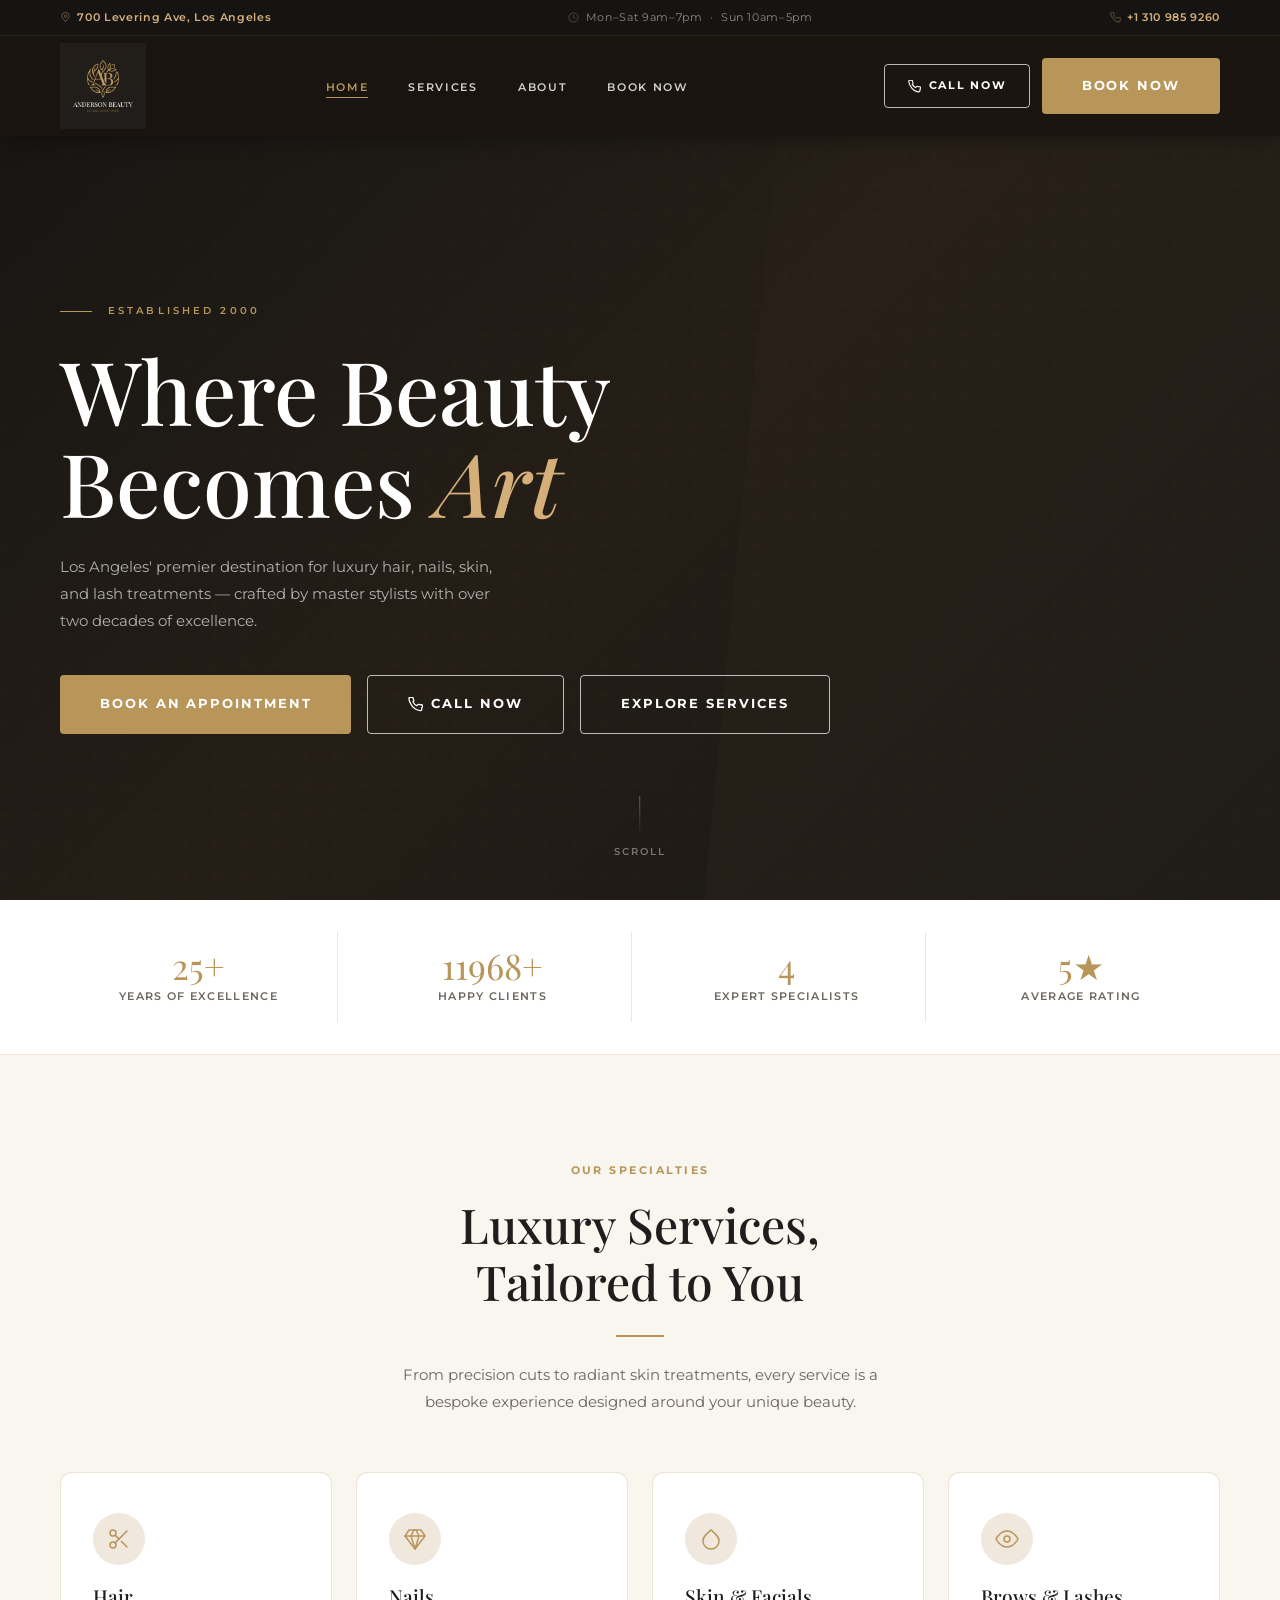
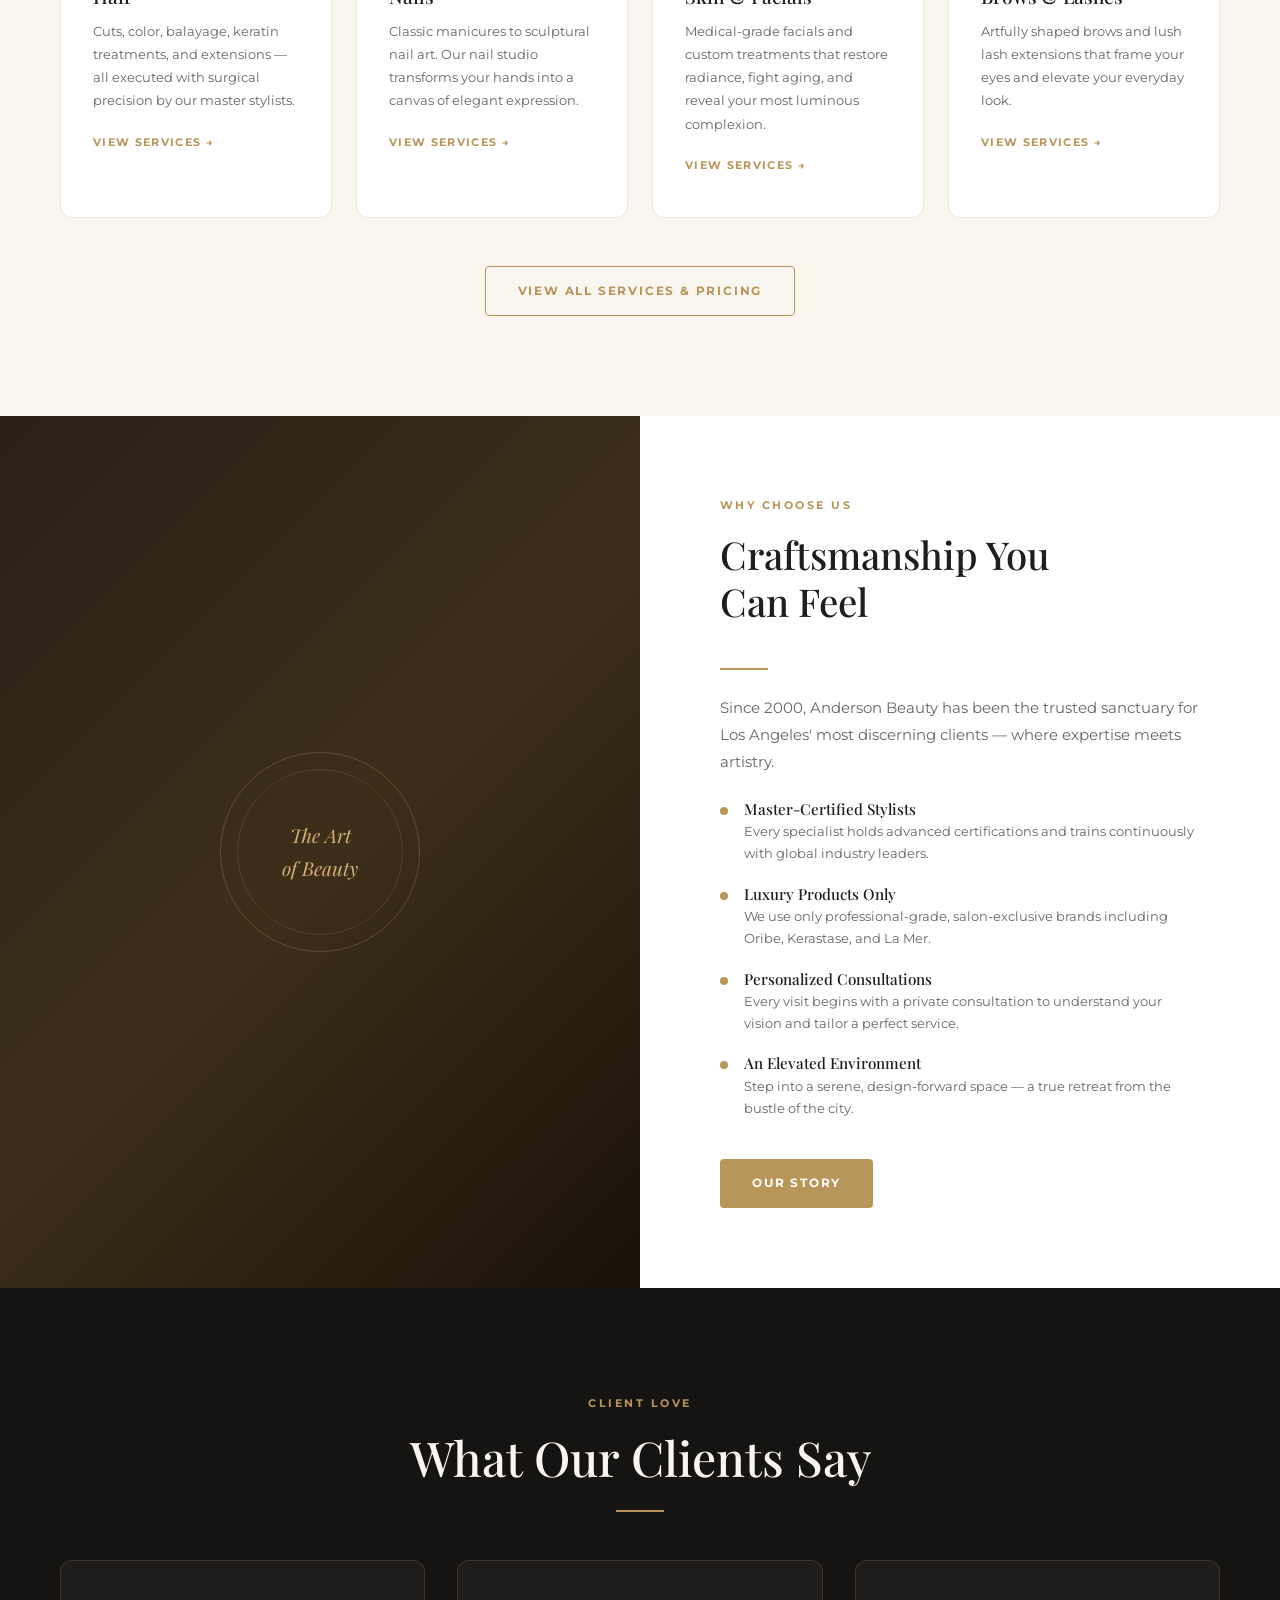
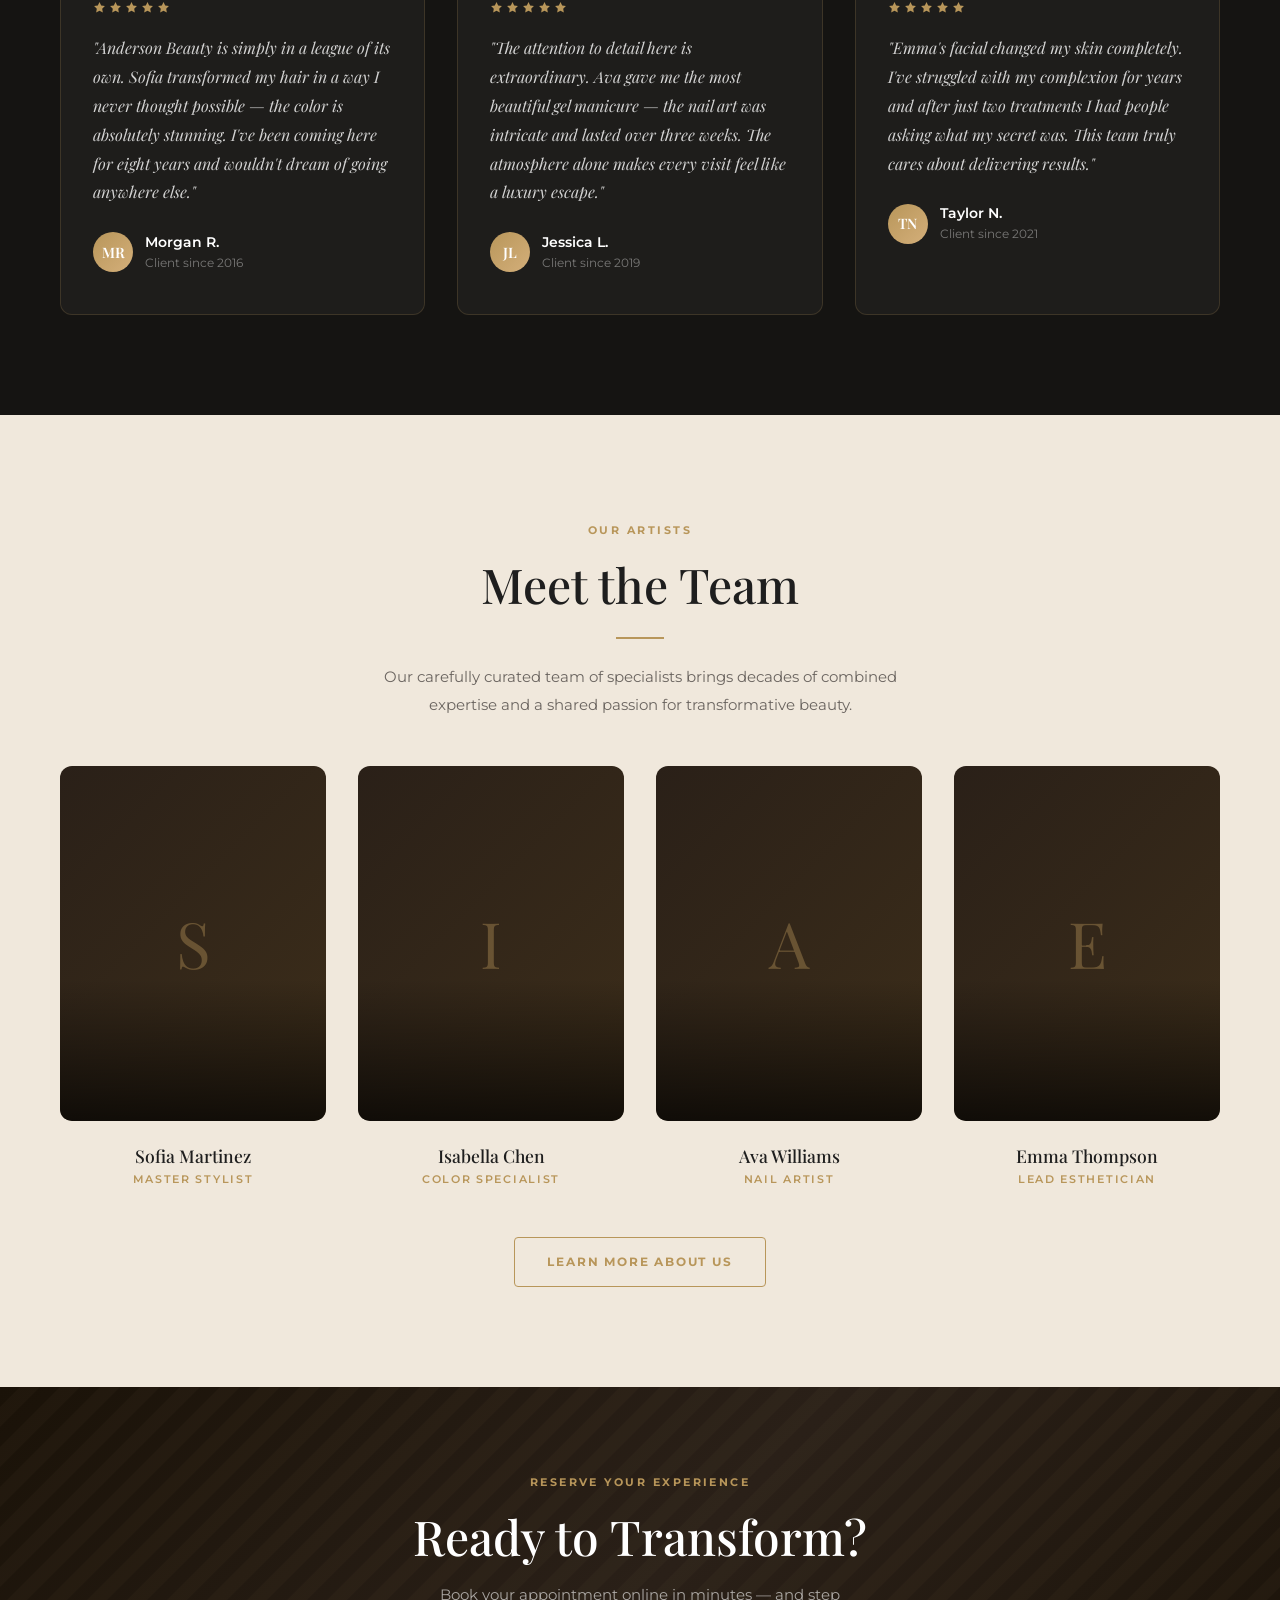
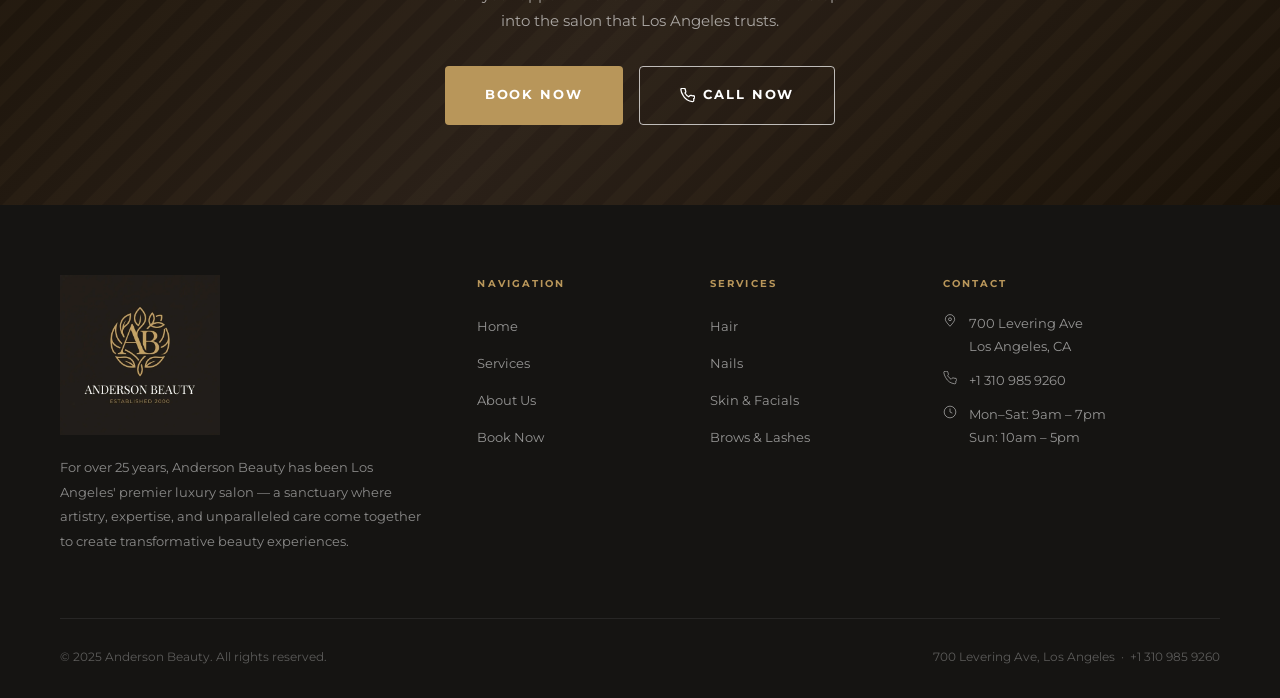
==== commit da9fca5e: "Add Google Maps embed to About page; make all addresses clickable links; add Sofia schedule; logo + " ====
--- a/index.html
+++ b/index.html
@@ -15,10 +15,10 @@
   <div class="topbar">
     <div class="container">
       <div class="topbar-inner">
-        <div class="topbar-item">
+        <a href="https://maps.google.com/?q=700+Levering+Ave,+Los+Angeles,+CA" target="_blank" rel="noopener" class="topbar-item">
           <svg width="11" height="11" viewBox="0 0 24 24" fill="none" stroke="currentColor" stroke-width="1.5"><path d="M12 21c-4.97-5.4-8-9.1-8-12a8 8 0 0116 0c0 2.9-3.03 6.6-8 12z"/><circle cx="12" cy="9" r="2.5"/></svg>
           700 Levering Ave, Los Angeles
-        </div>
+        </a>
         <div class="topbar-item">
           <svg width="11" height="11" viewBox="0 0 24 24" fill="none" stroke="currentColor" stroke-width="1.5"><circle cx="12" cy="12" r="10"/><path d="M12 6v6l4 2"/></svg>
           Mon–Sat 9am–7pm &nbsp;·&nbsp; Sun 10am–5pm
@@ -390,7 +390,7 @@
           <div class="footer-contact">
             <div class="footer-contact-item">
               <svg width="14" height="14" fill="none" stroke="currentColor" stroke-width="1.5" viewBox="0 0 24 24"><path d="M12 21c-4.97-5.4-8-9.1-8-12a8 8 0 0116 0c0 2.9-3.03 6.6-8 12z"/><circle cx="12" cy="9" r="2.5"/></svg>
-              <span>700 Levering Ave<br>Los Angeles, CA</span>
+              <a href="https://maps.google.com/?q=700+Levering+Ave,+Los+Angeles,+CA" target="_blank" rel="noopener" style="color:rgba(255,255,255,0.55); text-decoration:none;">700 Levering Ave<br>Los Angeles, CA</a>
             </div>
             <div class="footer-contact-item">
               <svg width="14" height="14" fill="none" stroke="currentColor" stroke-width="1.5" viewBox="0 0 24 24"><path d="M22 16.92v3a2 2 0 01-2.18 2 19.79 19.79 0 01-8.63-3.07A19.5 19.5 0 014.5 11.12 19.79 19.79 0 011.44 2.5 2 2 0 013.42.5h3a2 2 0 012 1.72c.127.96.361 1.903.7 2.81a2 2 0 01-.45 2.11L7.91 8.07a16 16 0 006.02 6.02l1.74-1.74a2 2 0 012.11-.45c.907.339 1.85.573 2.81.7A2 2 0 0122 16.92z"/></svg>
@@ -405,7 +405,7 @@
       </div>
       <div class="footer-bottom">
         <span>© 2025 Anderson Beauty. All rights reserved.</span>
-        <span>700 Levering Ave, Los Angeles &nbsp;·&nbsp; +1 310 985 9260</span>
+        <span><a href="https://maps.google.com/?q=700+Levering+Ave,+Los+Angeles,+CA" target="_blank" rel="noopener" style="color:inherit; text-decoration:none;">700 Levering Ave, Los Angeles</a> &nbsp;·&nbsp; +1 310 985 9260</span>
       </div>
     </div>
   </footer>
